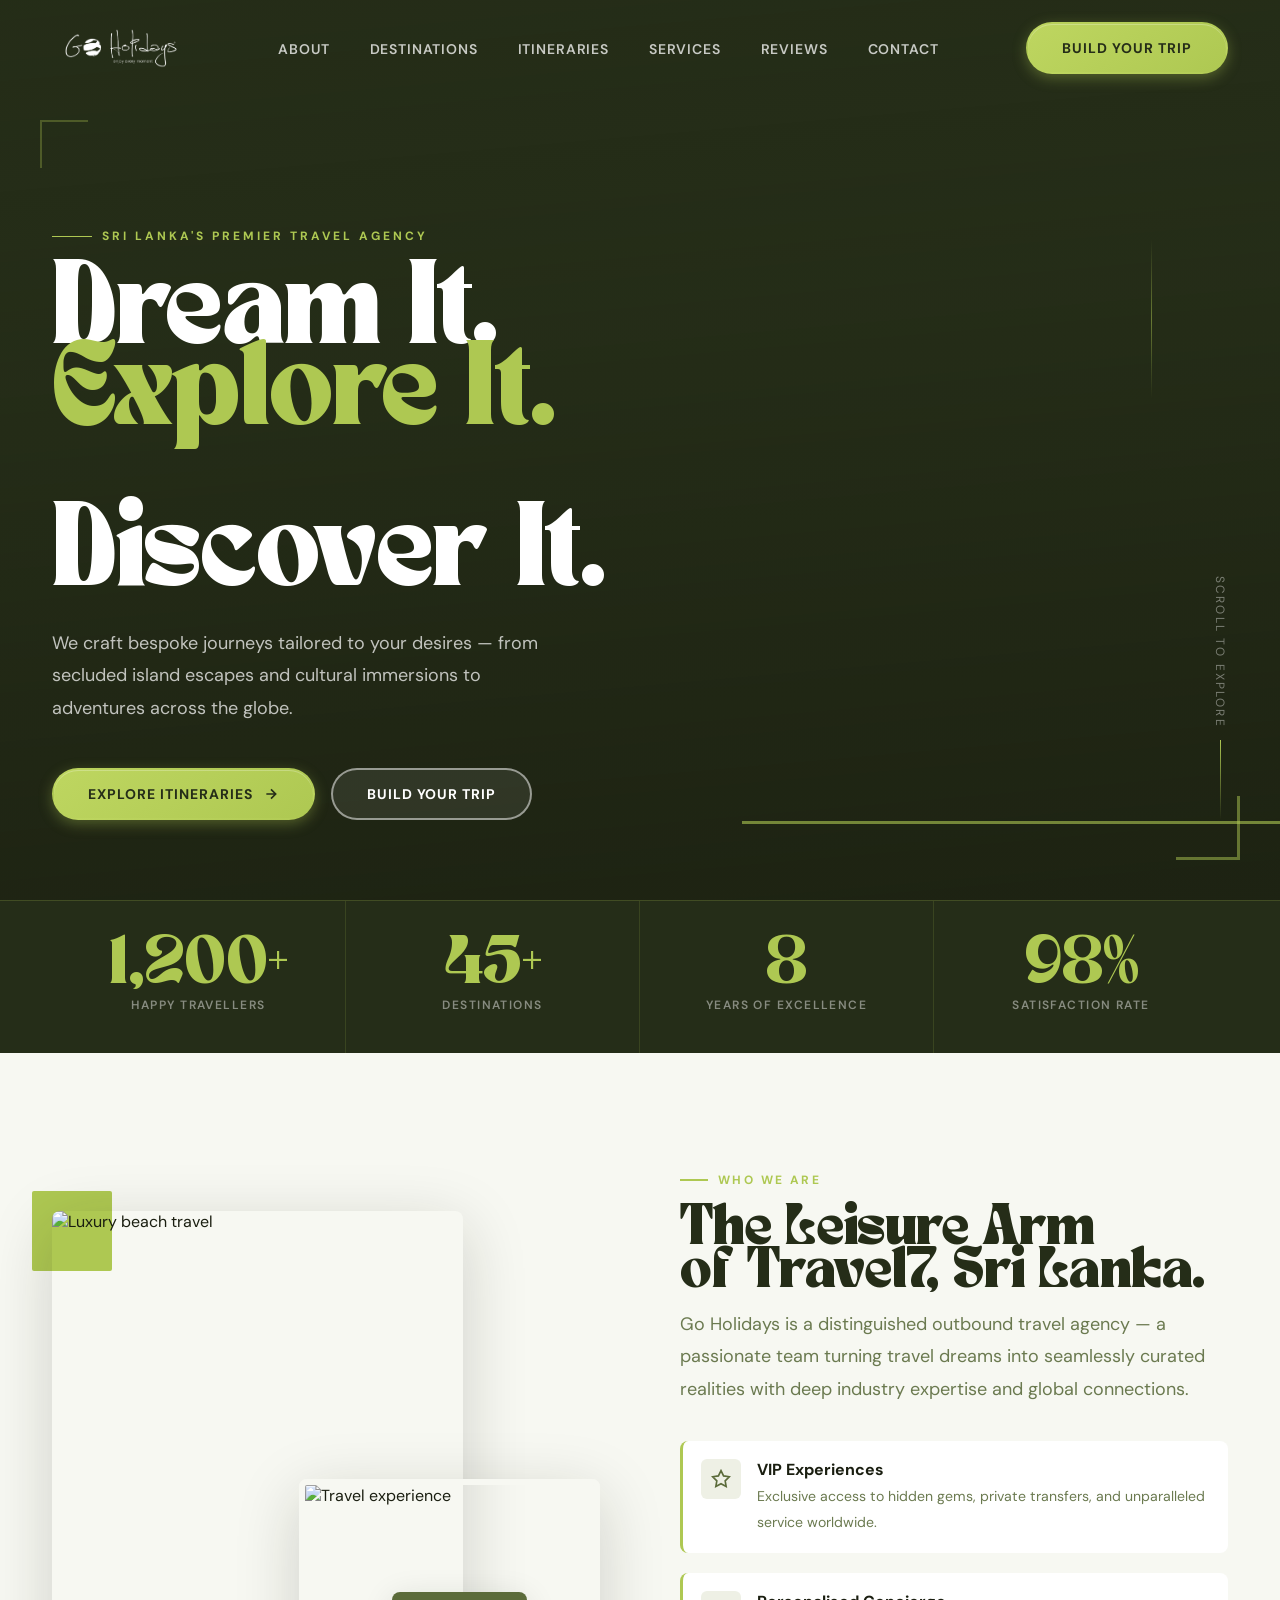
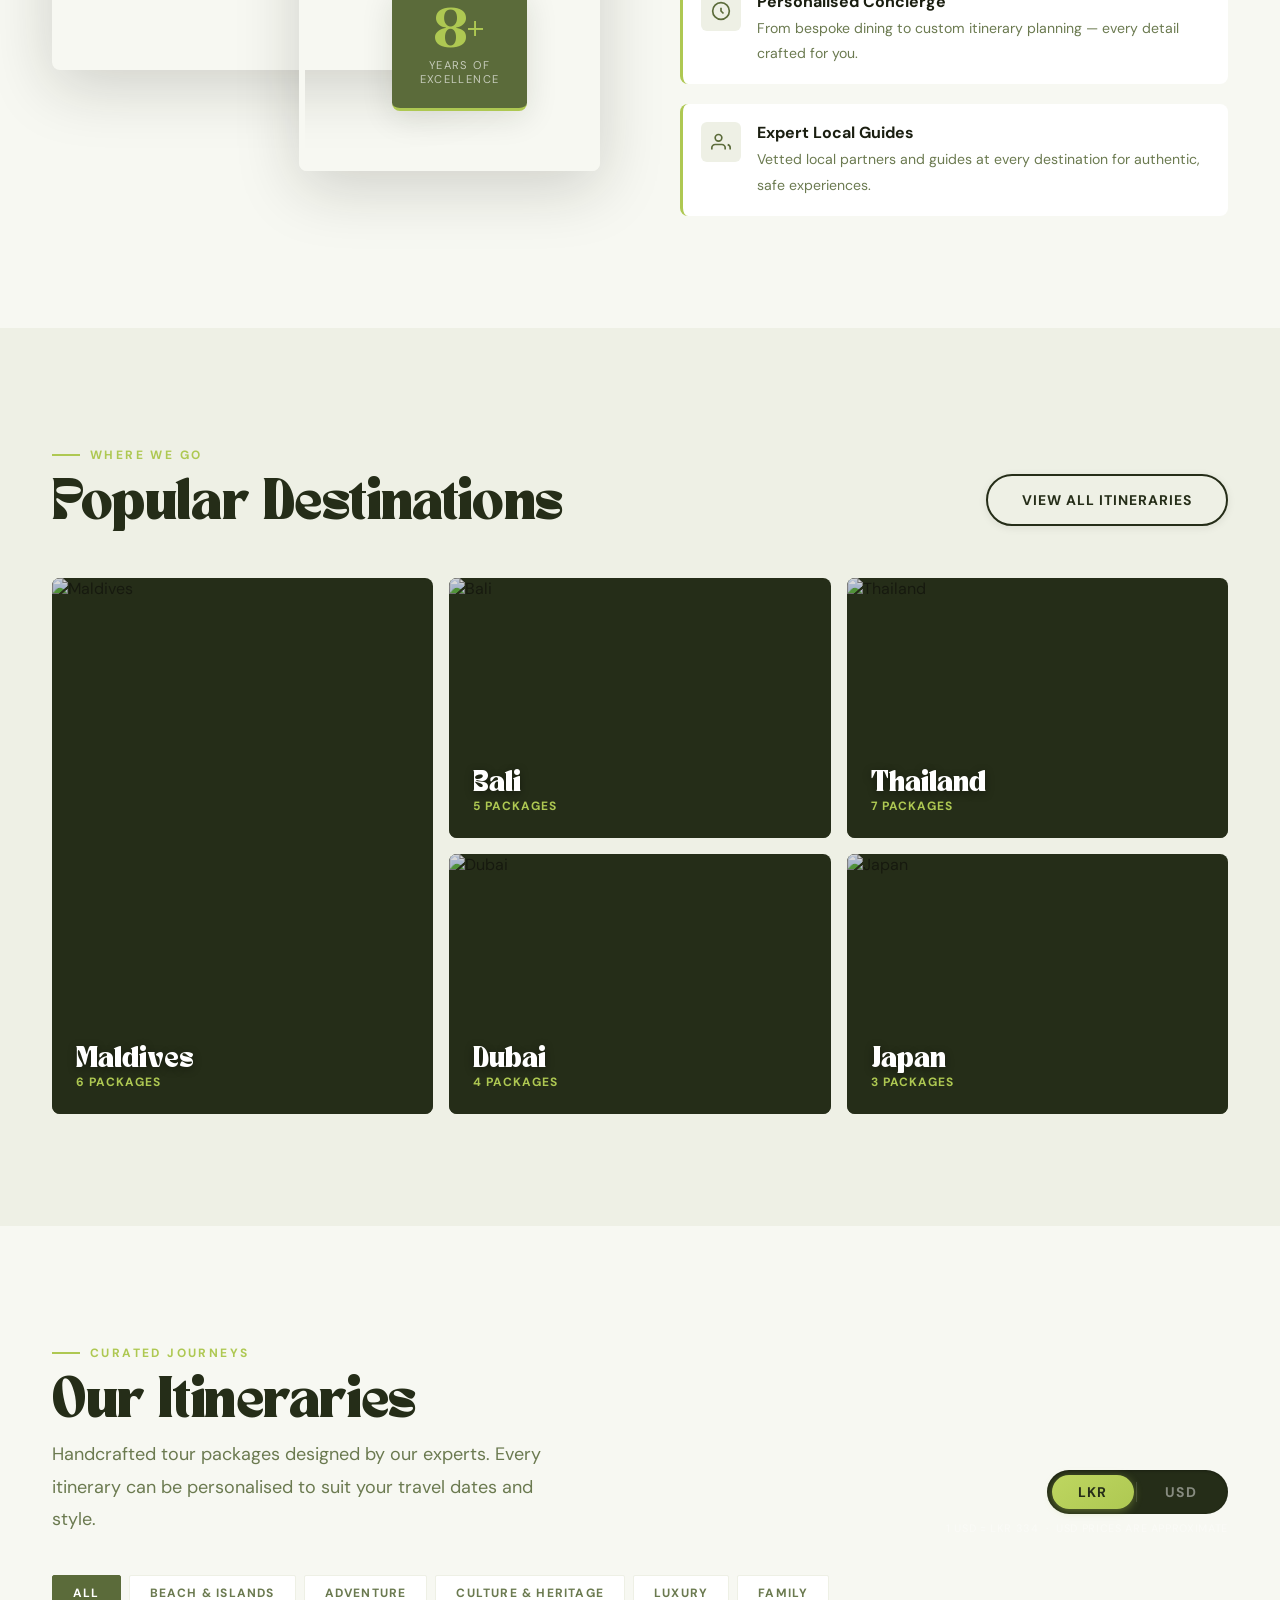
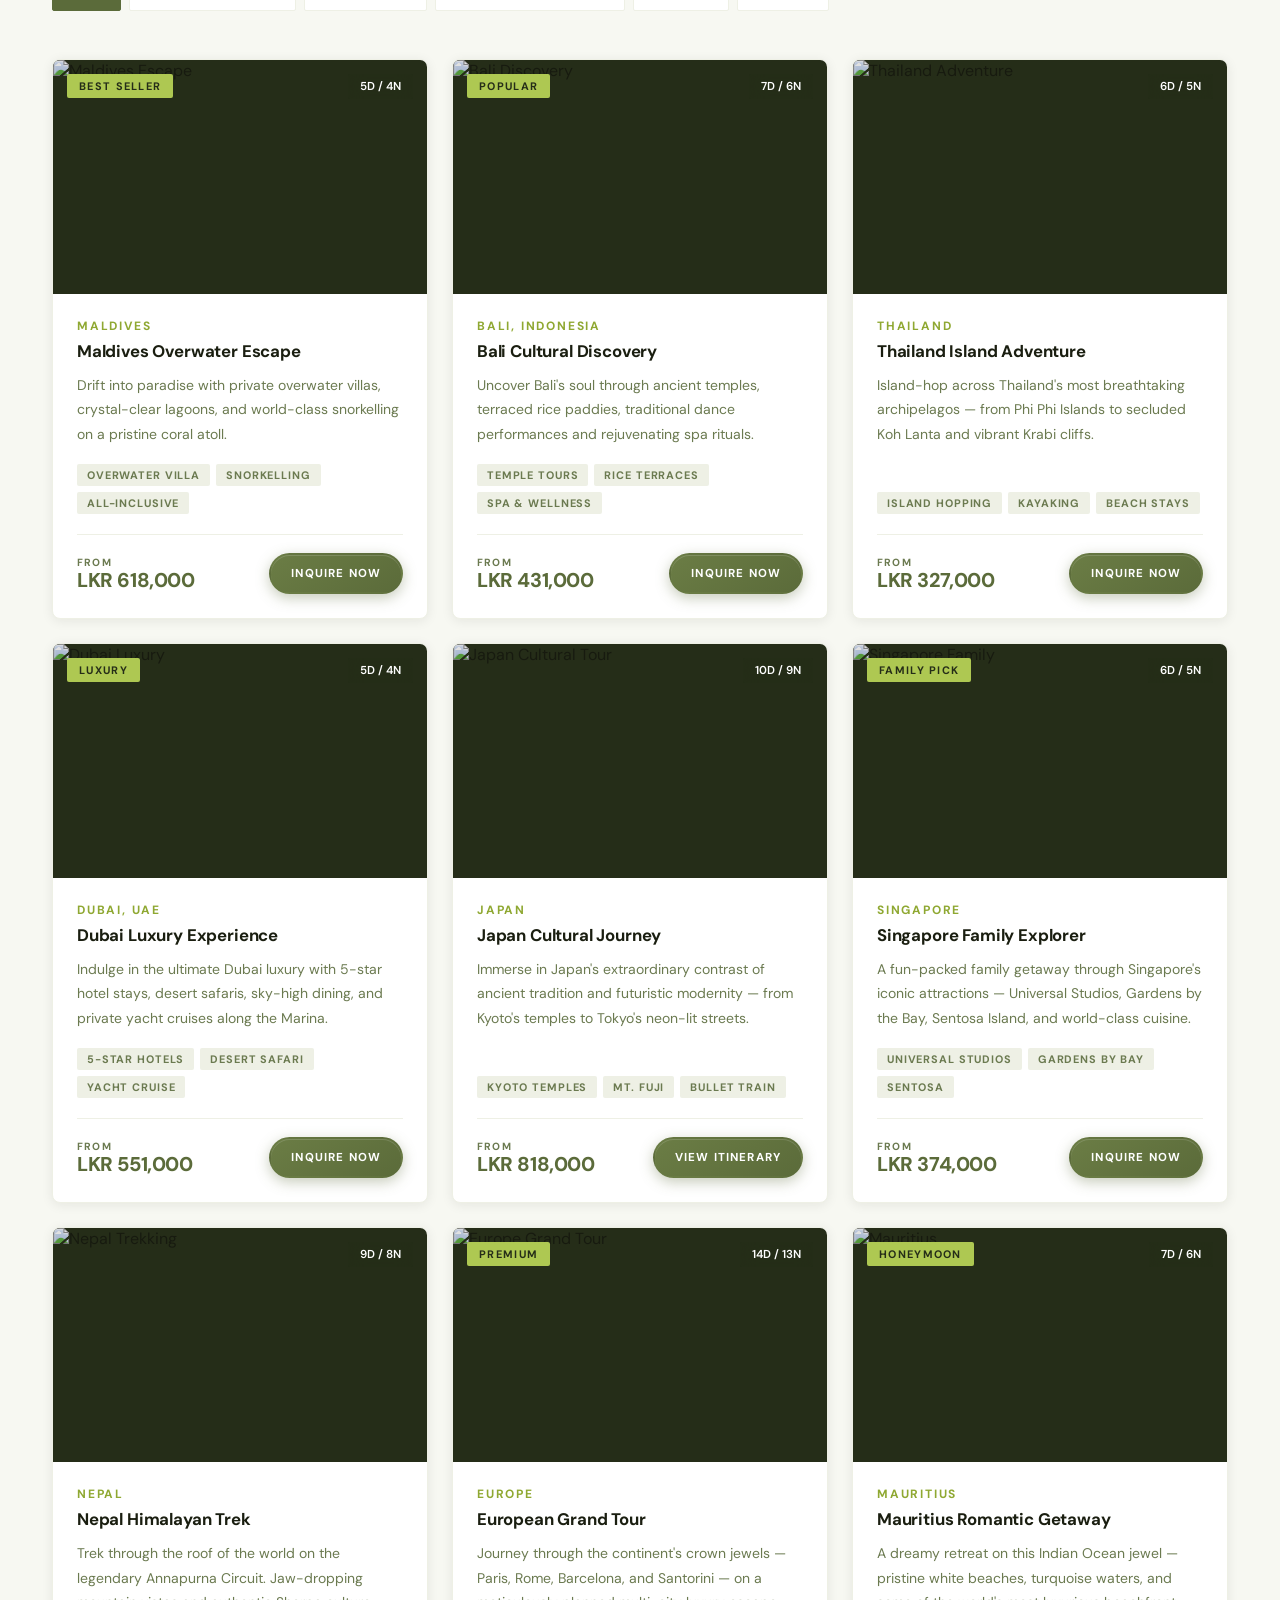
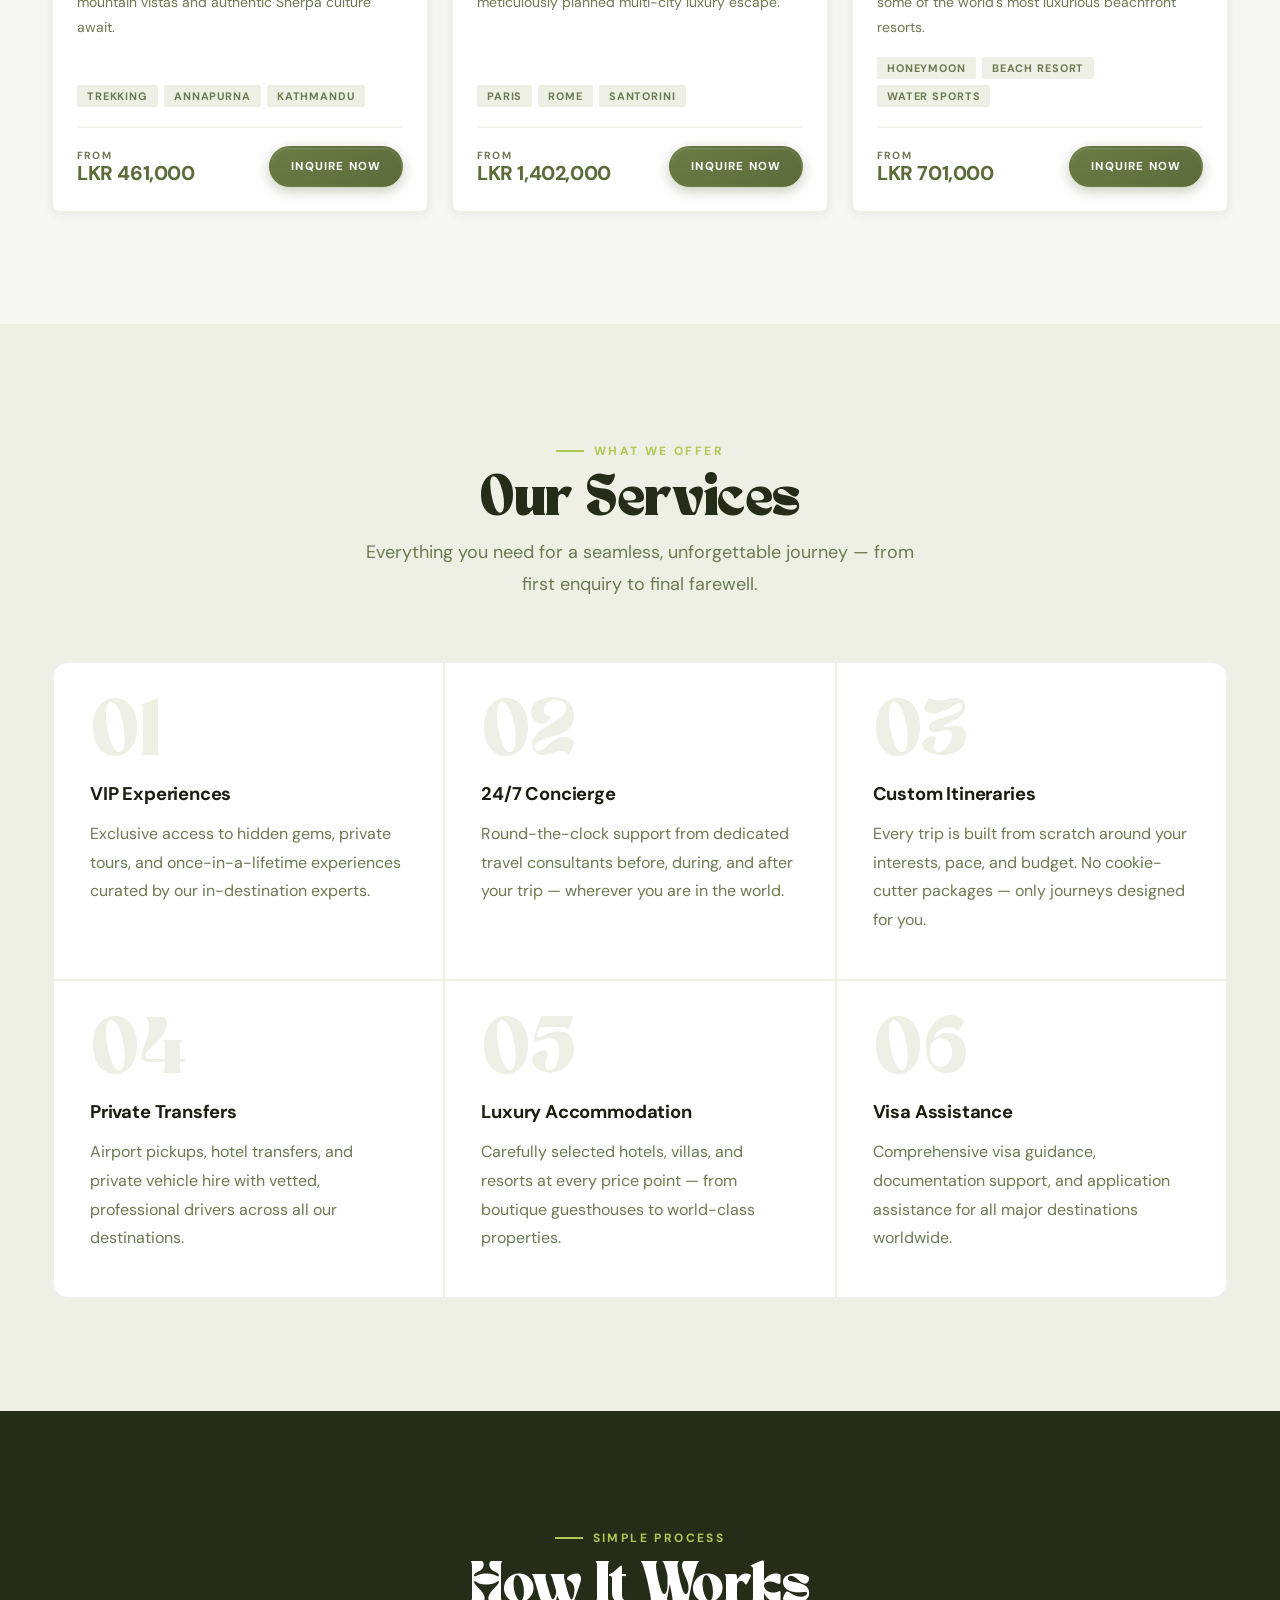
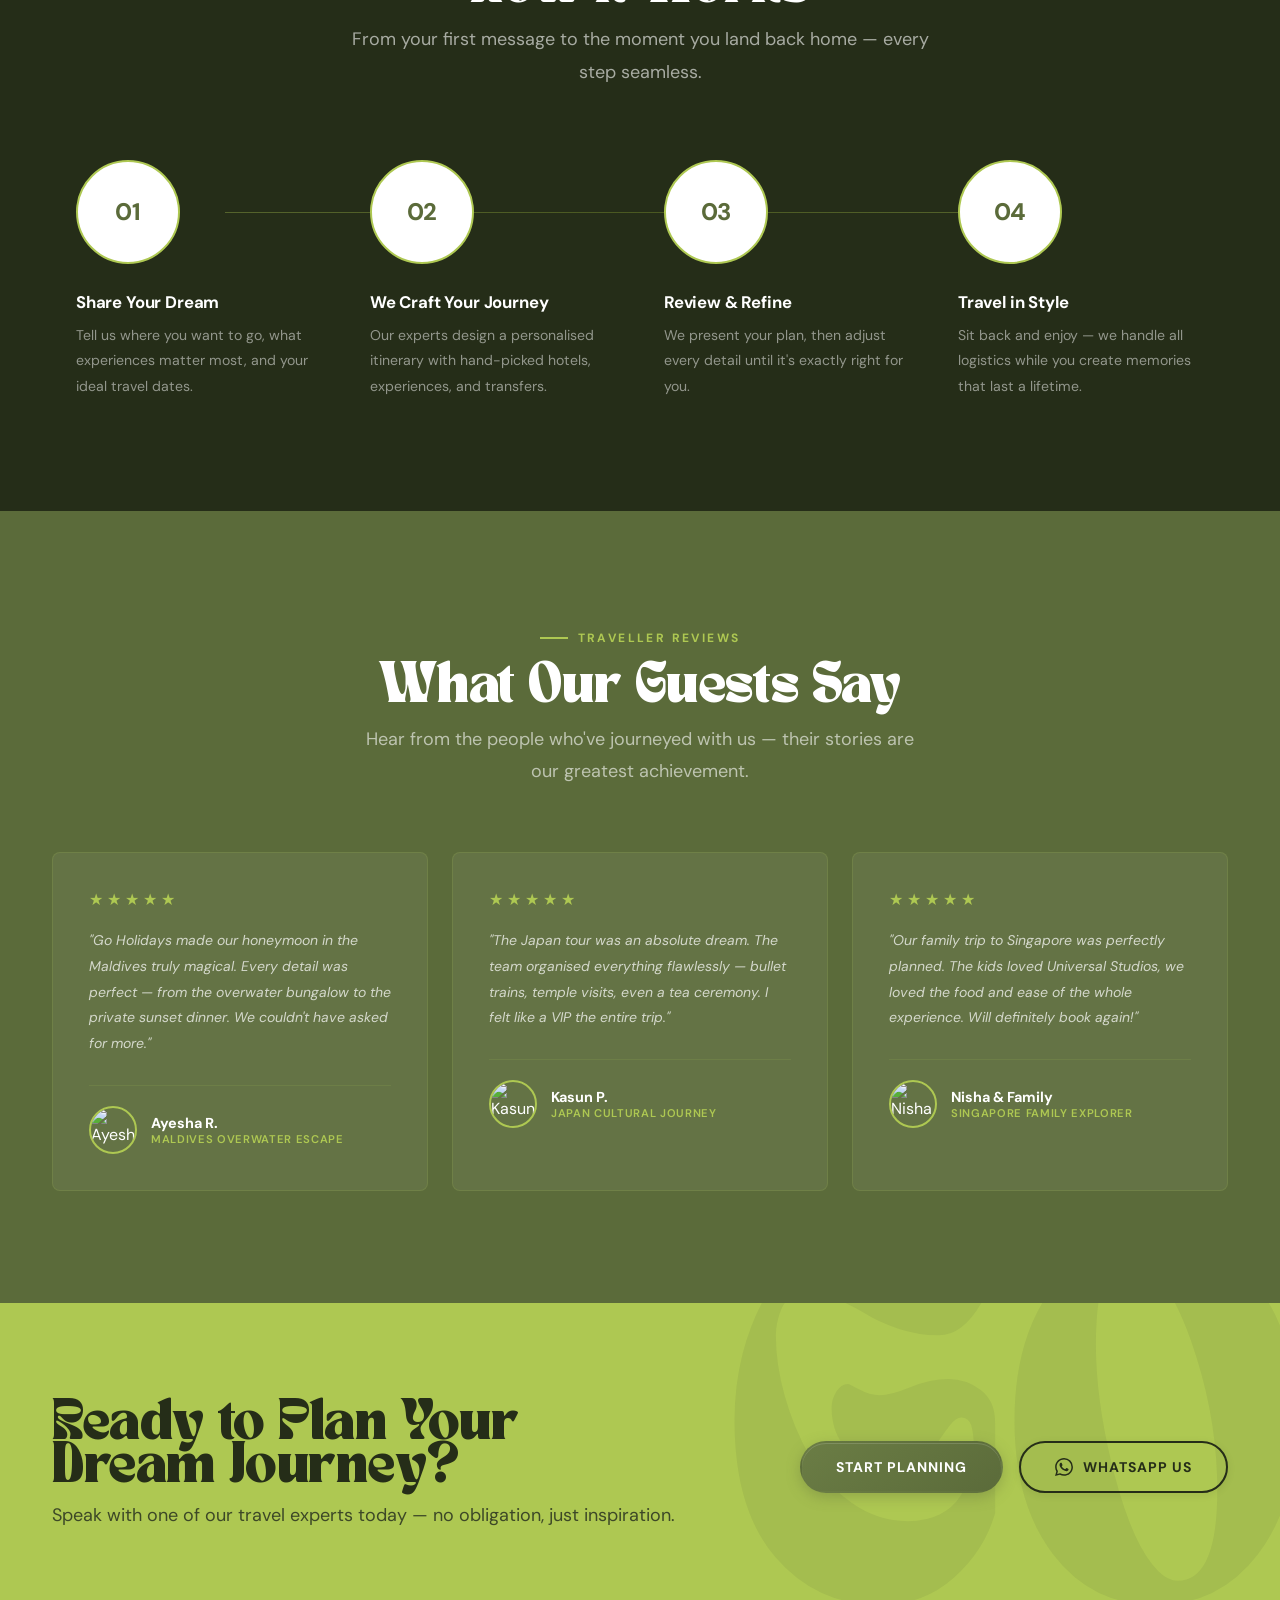
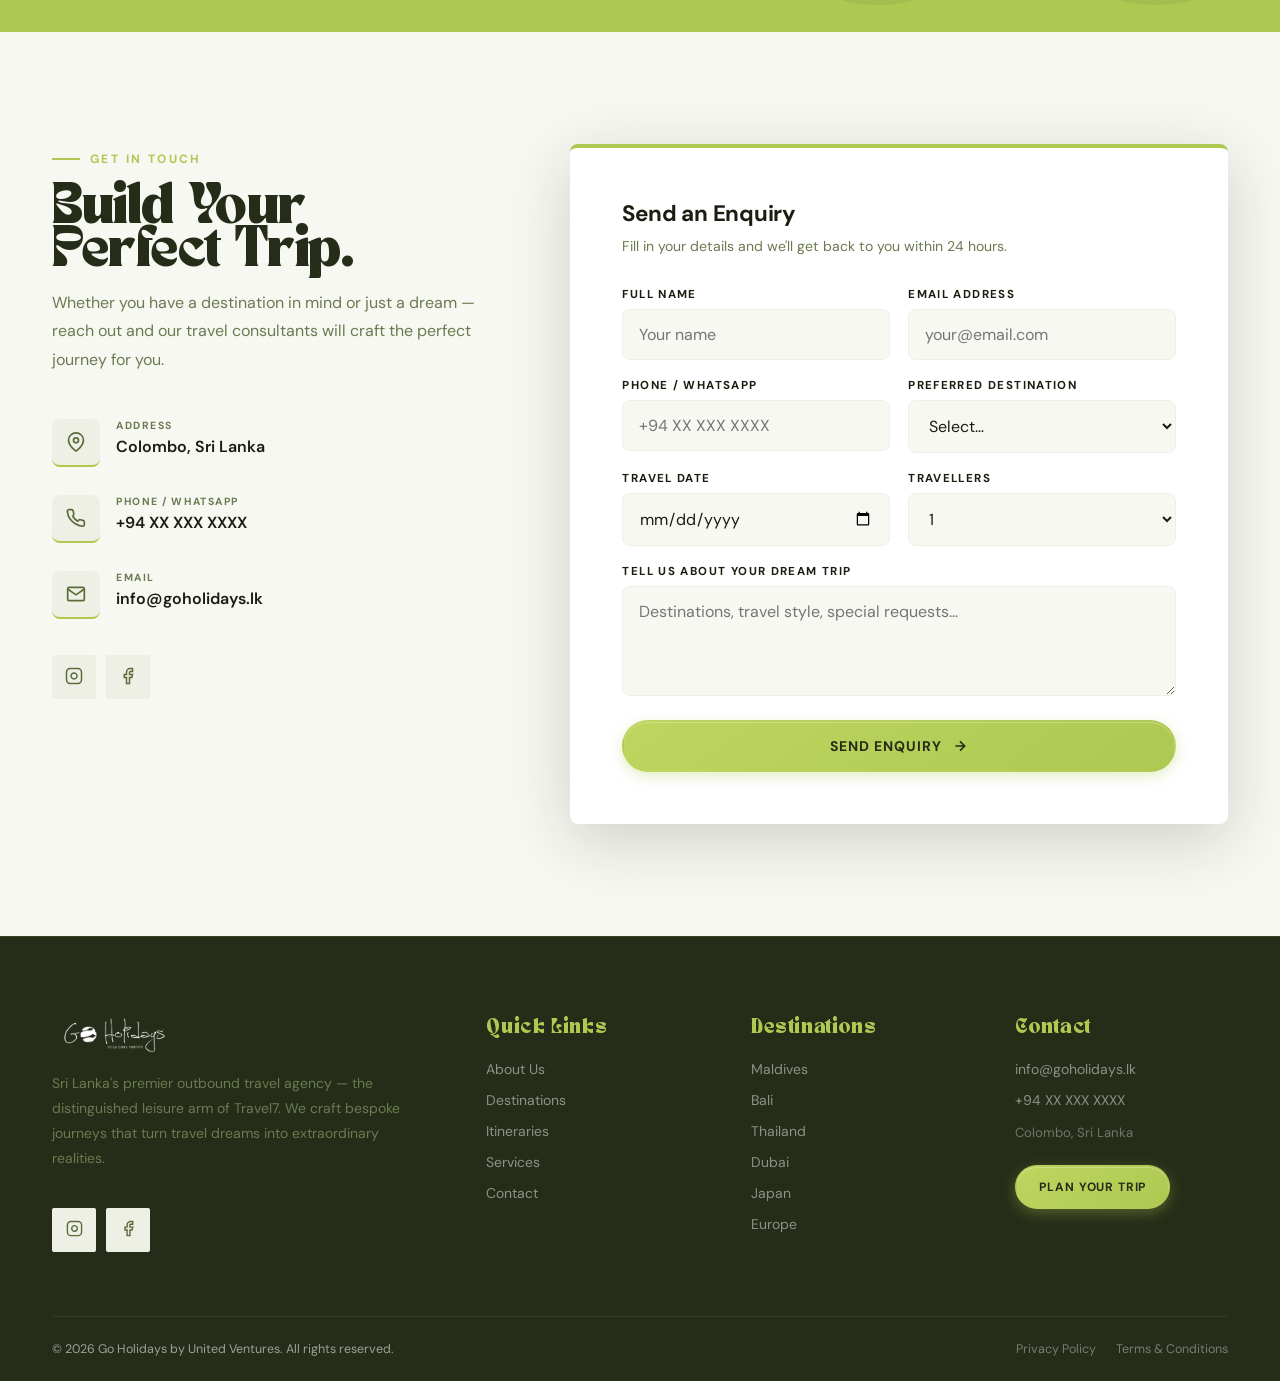
==== index.html @ 4d8f6291 "version alpha 1" ====
<!DOCTYPE html>
<html lang="en">
<head>
  <meta charset="UTF-8" />
  <meta name="viewport" content="width=device-width, initial-scale=1.0" />
  <title>Go Holidays — Dream. Explore. Discover.</title>
  <meta name="description" content="Go Holidays — Sri Lanka's premier outbound travel agency. Bespoke journeys crafted for the bold explorer. Browse our curated itineraries." />

  <!-- DM Sans from Google Fonts -->
  <link rel="preconnect" href="https://fonts.googleapis.com" />
  <link rel="preconnect" href="https://fonts.gstatic.com" crossorigin />
  <link href="https://fonts.googleapis.com/css2?family=DM+Sans:ital,opsz,wght@0,9..40,300;0,9..40,400;0,9..40,500;0,9..40,600;0,9..40,700;1,9..40,400&display=swap" rel="stylesheet" />

  <!-- TAN-NIMBUS is loaded via @font-face in style.css -->
  <link rel="stylesheet" href="css/style.css" />
</head>
<body>

<!-- ═══════════════════════════════════════════════════════
     NAVBAR
═══════════════════════════════════════════════════════ -->
<nav class="navbar" id="navbar">
  <div class="container">
    <div class="navbar__inner">

      <a href="#home" class="navbar__logo">
        <img src="assets/images/logo.png" alt="Go Holidays" />
      </a>

      <ul class="navbar__nav">
        <li><a href="#about">About</a></li>
        <li><a href="#destinations">Destinations</a></li>
        <li><a href="#itineraries">Itineraries</a></li>
        <li><a href="#services">Services</a></li>
        <li><a href="#journal">Reviews</a></li>
        <li><a href="#contact">Contact</a></li>
      </ul>

      <div class="navbar__actions">
        <a href="#contact" class="btn btn-lime">Build Your Trip</a>
      </div>

      <button class="navbar__hamburger" id="hamburger" aria-label="Toggle menu">
        <span></span><span></span><span></span>
      </button>

    </div>
  </div>
</nav>


<!-- ═══════════════════════════════════════════════════════
     HERO — PARALLAX
═══════════════════════════════════════════════════════ -->
<section class="hero" id="home">

  <!-- Three parallax layers -->
  <div class="parallax-layer parallax-layer--bg"></div>
  <div class="parallax-layer parallax-layer--mid"></div>
  <div class="parallax-layer parallax-layer--stripe"></div>

  <!-- Corner brackets (decorative) -->
  <div class="hero__bracket"></div>
  <div class="hero__bracket-tl"></div>

  <div class="hero__content">
    <div class="container">
      <div class="hero__inner">

        <div class="hero__text">
          <div class="hero__eyebrow">
            <span></span>
            Sri Lanka's Premier Travel Agency
          </div>
          <h1 class="hero__title">
            Dream It.<br>
            <em>Explore It.</em><br>
            Discover It.
          </h1>
          <p class="hero__desc">
            We craft bespoke journeys tailored to your desires — from secluded island escapes and cultural immersions to adventures across the globe.
          </p>
          <div class="hero__ctas">
            <a href="#itineraries" class="btn btn-lime">
              Explore Itineraries
              <svg width="16" height="16" viewBox="0 0 24 24" fill="none" stroke="currentColor" stroke-width="2.5"><path d="M5 12h14M12 5l7 7-7 7"/></svg>
            </a>
            <a href="#contact" class="btn btn-outline-light">Build Your Trip</a>
          </div>
        </div>

        <div class="hero__scroll-hint">
          Scroll to explore
        </div>

      </div>
    </div>
  </div>

</section>


<!-- ═══════════════════════════════════════════════════════
     STATS
═══════════════════════════════════════════════════════ -->
<div class="stats">
  <div class="container">
    <div class="stats__grid">
      <div class="stats__item">
        <div class="stats__num" data-count="1200" data-suffix="+">0</div>
        <div class="stats__label">Happy Travellers</div>
      </div>
      <div class="stats__item">
        <div class="stats__num" data-count="45" data-suffix="+">0</div>
        <div class="stats__label">Destinations</div>
      </div>
      <div class="stats__item">
        <div class="stats__num" data-count="8" data-suffix="">0</div>
        <div class="stats__label">Years of Excellence</div>
      </div>
      <div class="stats__item">
        <div class="stats__num" data-count="98" data-suffix="%">0</div>
        <div class="stats__label">Satisfaction Rate</div>
      </div>
    </div>
  </div>
</div>


<!-- ═══════════════════════════════════════════════════════
     ABOUT
═══════════════════════════════════════════════════════ -->
<section class="section" id="about">
  <div class="container">
    <div class="about__grid">

      <div class="about__images reveal">
        <div class="about__deco"></div>
        <img class="about__img-main"
          src="https://images.unsplash.com/photo-1602002418082-a4443e081dd1?w=900&auto=format&fit=crop"
          alt="Luxury beach travel" loading="lazy" />
        <img class="about__img-accent"
          src="https://images.unsplash.com/photo-1528360983277-13d401cdc186?w=600&auto=format&fit=crop"
          alt="Travel experience" loading="lazy" />
        <div class="about__badge">
          <span class="about__badge-num">8+</span>
          <span class="about__badge-txt">Years of<br>Excellence</span>
        </div>
      </div>

      <div class="reveal reveal-d2">
        <div class="eyebrow">Who We Are</div>
        <h2 class="section-title" style="font-size:var(--display-md)">The Leisure Arm<br>of Travel7, Sri Lanka.</h2>
        <p class="section-sub">Go Holidays is a distinguished outbound travel agency — a passionate team turning travel dreams into seamlessly curated realities with deep industry expertise and global connections.</p>

        <div class="about__features">
          <div class="about__feature">
            <div class="about__feature-icon">
              <svg width="20" height="20" viewBox="0 0 24 24" fill="none" stroke="currentColor" stroke-width="2"><path d="M12 2l3.09 6.26L22 9.27l-5 4.87L18.18 21 12 17.77 5.82 21l1.18-6.86L2 9.27l6.91-1.01L12 2z"/></svg>
            </div>
            <div>
              <div class="about__feature-title">VIP Experiences</div>
              <p style="font-size:.88rem">Exclusive access to hidden gems, private transfers, and unparalleled service worldwide.</p>
            </div>
          </div>
          <div class="about__feature">
            <div class="about__feature-icon">
              <svg width="20" height="20" viewBox="0 0 24 24" fill="none" stroke="currentColor" stroke-width="2"><circle cx="12" cy="12" r="10"/><path d="M12 8v4l3 3"/></svg>
            </div>
            <div>
              <div class="about__feature-title">Personalised Concierge</div>
              <p style="font-size:.88rem">From bespoke dining to custom itinerary planning — every detail crafted for you.</p>
            </div>
          </div>
          <div class="about__feature">
            <div class="about__feature-icon">
              <svg width="20" height="20" viewBox="0 0 24 24" fill="none" stroke="currentColor" stroke-width="2"><path d="M17 21v-2a4 4 0 0 0-4-4H5a4 4 0 0 0-4 4v2"/><circle cx="9" cy="7" r="4"/><path d="M23 21v-2a4 4 0 0 0-3-3.87"/></svg>
            </div>
            <div>
              <div class="about__feature-title">Expert Local Guides</div>
              <p style="font-size:.88rem">Vetted local partners and guides at every destination for authentic, safe experiences.</p>
            </div>
          </div>
        </div>
      </div>

    </div>
  </div>
</section>


<!-- ═══════════════════════════════════════════════════════
     DESTINATIONS
═══════════════════════════════════════════════════════ -->
<section class="section section--cream" id="destinations">
  <div class="container">
    <div style="display:flex;align-items:flex-end;justify-content:space-between;gap:24px;flex-wrap:wrap;margin-bottom:52px" class="reveal">
      <div>
        <div class="eyebrow">Where We Go</div>
        <h2 class="section-title" style="font-size:var(--display-md)">Popular Destinations</h2>
      </div>
      <a href="#itineraries" class="btn btn-outline-dark">View All Itineraries</a>
    </div>

    <div class="destinations__grid reveal">
      <a class="dest-card" href="maldives.html" style="text-decoration:none">
        <img class="dest-card__img"
          src="https://images.unsplash.com/photo-1518548419970-58e3b4079ab2?w=1000&auto=format&fit=crop"
          alt="Maldives" loading="lazy" />
        <div class="dest-card__overlay"></div>
        <div class="dest-card__info">
          <div>
            <div class="dest-card__name">Maldives</div>
            <div class="dest-card__count">6 Packages</div>
          </div>
        </div>
        <div class="dest-card__arrow">
          <svg width="16" height="16" viewBox="0 0 24 24" fill="none" stroke="currentColor" stroke-width="2.5"><path d="M5 12h14M12 5l7 7-7 7"/></svg>
        </div>
      </a>
      <a class="dest-card" href="bali.html" style="text-decoration:none">
        <img class="dest-card__img"
          src="https://images.unsplash.com/photo-1537996194471-e657df975ab4?w=700&auto=format&fit=crop"
          alt="Bali" loading="lazy" />
        <div class="dest-card__overlay"></div>
        <div class="dest-card__info">
          <div>
            <div class="dest-card__name">Bali</div>
            <div class="dest-card__count">5 Packages</div>
          </div>
        </div>
        <div class="dest-card__arrow">
          <svg width="16" height="16" viewBox="0 0 24 24" fill="none" stroke="currentColor" stroke-width="2.5"><path d="M5 12h14M12 5l7 7-7 7"/></svg>
        </div>
      </a>
      <a class="dest-card" href="thailand.html" style="text-decoration:none">
        <img class="dest-card__img"
          src="https://images.unsplash.com/photo-1541919329513-35f7af297129?w=700&auto=format&fit=crop"
          alt="Thailand" loading="lazy" />
        <div class="dest-card__overlay"></div>
        <div class="dest-card__info">
          <div>
            <div class="dest-card__name">Thailand</div>
            <div class="dest-card__count">7 Packages</div>
          </div>
        </div>
        <div class="dest-card__arrow">
          <svg width="16" height="16" viewBox="0 0 24 24" fill="none" stroke="currentColor" stroke-width="2.5"><path d="M5 12h14M12 5l7 7-7 7"/></svg>
        </div>
      </a>
      <a class="dest-card" href="dubai.html" style="text-decoration:none">
        <img class="dest-card__img"
          src="https://images.unsplash.com/photo-1512453979798-5ea266f8880c?w=700&auto=format&fit=crop"
          alt="Dubai" loading="lazy" />
        <div class="dest-card__overlay"></div>
        <div class="dest-card__info">
          <div>
            <div class="dest-card__name">Dubai</div>
            <div class="dest-card__count">4 Packages</div>
          </div>
        </div>
        <div class="dest-card__arrow">
          <svg width="16" height="16" viewBox="0 0 24 24" fill="none" stroke="currentColor" stroke-width="2.5"><path d="M5 12h14M12 5l7 7-7 7"/></svg>
        </div>
      </a>
      <a class="dest-card" href="japan.html" style="text-decoration:none">
        <img class="dest-card__img"
          src="https://images.unsplash.com/photo-1545569341-9eb8b30979d9?w=700&auto=format&fit=crop"
          alt="Japan" loading="lazy" />
        <div class="dest-card__overlay"></div>
        <div class="dest-card__info">
          <div>
            <div class="dest-card__name">Japan</div>
            <div class="dest-card__count">3 Packages</div>
          </div>
        </div>
        <div class="dest-card__arrow">
          <svg width="16" height="16" viewBox="0 0 24 24" fill="none" stroke="currentColor" stroke-width="2.5"><path d="M5 12h14M12 5l7 7-7 7"/></svg>
        </div>
      </a>
    </div>
  </div>
</section>


<!-- ═══════════════════════════════════════════════════════
     ITINERARIES
═══════════════════════════════════════════════════════ -->
<section class="section" id="itineraries">
  <div class="container">

    <!-- Header row with currency toggle -->
    <div class="itineraries-header-row reveal">
      <div>
        <div class="eyebrow">Curated Journeys</div>
        <h2 class="section-title" style="font-size:var(--display-md)">Our Itineraries</h2>
        <p class="section-sub" style="max-width:520px">Handcrafted tour packages designed by our experts. Every itinerary can be personalised to suit your travel dates and style.</p>
      </div>

      <!-- LKR / USD Toggle -->
      <div class="currency-toggle-wrap">
        <div class="currency-toggle" id="currencyToggle">
          <button class="currency-toggle__btn active" data-currency="LKR">LKR</button>
          <div class="currency-toggle__sep"></div>
          <button class="currency-toggle__btn" data-currency="USD">USD</button>
        </div>
        <span class="currency-toggle__rate">1 USD ≈ LKR 334 &nbsp;·&nbsp; USD prices are approximate</span>
      </div>
    </div>

    <!-- Filters -->
    <div class="itineraries__filters reveal">
      <button class="filter-btn active" data-filter="all">All</button>
      <button class="filter-btn" data-filter="beach">Beach &amp; Islands</button>
      <button class="filter-btn" data-filter="adventure">Adventure</button>
      <button class="filter-btn" data-filter="culture">Culture &amp; Heritage</button>
      <button class="filter-btn" data-filter="luxury">Luxury</button>
      <button class="filter-btn" data-filter="family">Family</button>
    </div>

    <!-- Grid -->
    <div class="itineraries__grid">

      <!-- 1 · Maldives -->
      <div class="itin-card reveal" data-category="beach">
        <div class="itin-card__img-wrap">
          <img class="itin-card__img"
            src="https://images.unsplash.com/photo-1506905925346-21bda4d32df4?w=700&auto=format&fit=crop"
            alt="Maldives Escape" loading="lazy" />
          <span class="itin-card__badge">Best Seller</span>
          <span class="itin-card__duration">5D / 4N</span>
        </div>
        <div class="itin-card__body">
          <div class="itin-card__dest">Maldives</div>
          <h3 class="itin-card__title">Maldives Overwater Escape</h3>
          <p class="itin-card__desc">Drift into paradise with private overwater villas, crystal-clear lagoons, and world-class snorkelling on a pristine coral atoll.</p>
          <div class="itin-card__tags">
            <span class="itin-card__tag">Overwater Villa</span>
            <span class="itin-card__tag">Snorkelling</span>
            <span class="itin-card__tag">All-Inclusive</span>
          </div>
          <div class="itin-card__footer">
            <div class="itin-card__price">
              <span class="itin-card__price-from">From</span>
              <span class="itin-card__price-val" data-lkr="618000">LKR 618,000</span>
            </div>
            <button class="btn btn-forest itin-card__inquire js-inquire">Inquire Now</button>
          </div>
        </div>
      </div>

      <!-- 2 · Bali -->
      <div class="itin-card reveal reveal-d1" data-category="culture">
        <div class="itin-card__img-wrap">
          <img class="itin-card__img"
            src="https://images.unsplash.com/photo-1537996194471-e657df975ab4?w=700&auto=format&fit=crop"
            alt="Bali Discovery" loading="lazy" />
          <span class="itin-card__badge">Popular</span>
          <span class="itin-card__duration">7D / 6N</span>
        </div>
        <div class="itin-card__body">
          <div class="itin-card__dest">Bali, Indonesia</div>
          <h3 class="itin-card__title">Bali Cultural Discovery</h3>
          <p class="itin-card__desc">Uncover Bali's soul through ancient temples, terraced rice paddies, traditional dance performances and rejuvenating spa rituals.</p>
          <div class="itin-card__tags">
            <span class="itin-card__tag">Temple Tours</span>
            <span class="itin-card__tag">Rice Terraces</span>
            <span class="itin-card__tag">Spa &amp; Wellness</span>
          </div>
          <div class="itin-card__footer">
            <div class="itin-card__price">
              <span class="itin-card__price-from">From</span>
              <span class="itin-card__price-val" data-lkr="431000">LKR 431,000</span>
            </div>
            <button class="btn btn-forest itin-card__inquire js-inquire">Inquire Now</button>
          </div>
        </div>
      </div>

      <!-- 3 · Thailand -->
      <div class="itin-card reveal reveal-d2" data-category="adventure">
        <div class="itin-card__img-wrap">
          <img class="itin-card__img"
            src="https://images.unsplash.com/photo-1504214208698-ea1916a2195a?w=700&auto=format&fit=crop"
            alt="Thailand Adventure" loading="lazy" />
          <span class="itin-card__duration">6D / 5N</span>
        </div>
        <div class="itin-card__body">
          <div class="itin-card__dest">Thailand</div>
          <h3 class="itin-card__title">Thailand Island Adventure</h3>
          <p class="itin-card__desc">Island-hop across Thailand's most breathtaking archipelagos — from Phi Phi Islands to secluded Koh Lanta and vibrant Krabi cliffs.</p>
          <div class="itin-card__tags">
            <span class="itin-card__tag">Island Hopping</span>
            <span class="itin-card__tag">Kayaking</span>
            <span class="itin-card__tag">Beach Stays</span>
          </div>
          <div class="itin-card__footer">
            <div class="itin-card__price">
              <span class="itin-card__price-from">From</span>
              <span class="itin-card__price-val" data-lkr="327000">LKR 327,000</span>
            </div>
            <button class="btn btn-forest itin-card__inquire js-inquire">Inquire Now</button>
          </div>
        </div>
      </div>

      <!-- 4 · Dubai -->
      <div class="itin-card reveal" data-category="luxury">
        <div class="itin-card__img-wrap">
          <img class="itin-card__img"
            src="https://images.unsplash.com/photo-1512453979798-5ea266f8880c?w=700&auto=format&fit=crop"
            alt="Dubai Luxury" loading="lazy" />
          <span class="itin-card__badge">Luxury</span>
          <span class="itin-card__duration">5D / 4N</span>
        </div>
        <div class="itin-card__body">
          <div class="itin-card__dest">Dubai, UAE</div>
          <h3 class="itin-card__title">Dubai Luxury Experience</h3>
          <p class="itin-card__desc">Indulge in the ultimate Dubai luxury with 5-star hotel stays, desert safaris, sky-high dining, and private yacht cruises along the Marina.</p>
          <div class="itin-card__tags">
            <span class="itin-card__tag">5-Star Hotels</span>
            <span class="itin-card__tag">Desert Safari</span>
            <span class="itin-card__tag">Yacht Cruise</span>
          </div>
          <div class="itin-card__footer">
            <div class="itin-card__price">
              <span class="itin-card__price-from">From</span>
              <span class="itin-card__price-val" data-lkr="551000">LKR 551,000</span>
            </div>
            <button class="btn btn-forest itin-card__inquire js-inquire">Inquire Now</button>
          </div>
        </div>
      </div>

      <!-- 5 · Japan -->
      <div class="itin-card reveal reveal-d1" data-category="culture">
        <div class="itin-card__img-wrap">
          <img class="itin-card__img"
            src="https://images.unsplash.com/photo-1504109586057-7a2ae83d1338?w=700&auto=format&fit=crop"
            alt="Japan Cultural Tour" loading="lazy" />
          <span class="itin-card__duration">10D / 9N</span>
        </div>
        <div class="itin-card__body">
          <div class="itin-card__dest">Japan</div>
          <h3 class="itin-card__title">Japan Cultural Journey</h3>
          <p class="itin-card__desc">Immerse in Japan's extraordinary contrast of ancient tradition and futuristic modernity — from Kyoto's temples to Tokyo's neon-lit streets.</p>
          <div class="itin-card__tags">
            <span class="itin-card__tag">Kyoto Temples</span>
            <span class="itin-card__tag">Mt. Fuji</span>
            <span class="itin-card__tag">Bullet Train</span>
          </div>
          <div class="itin-card__footer">
            <div class="itin-card__price">
              <span class="itin-card__price-from">From</span>
              <span class="itin-card__price-val" data-lkr="818000">LKR 818,000</span>
            </div>
            <a href="japan.html" class="btn btn-forest itin-card__inquire">View Itinerary</a>
          </div>
        </div>
      </div>

      <!-- 6 · Singapore -->
      <div class="itin-card reveal reveal-d2" data-category="family">
        <div class="itin-card__img-wrap">
          <img class="itin-card__img"
            src="https://images.unsplash.com/photo-1520250497591-112f2f40a3f4?w=700&auto=format&fit=crop"
            alt="Singapore Family" loading="lazy" />
          <span class="itin-card__badge">Family Pick</span>
          <span class="itin-card__duration">6D / 5N</span>
        </div>
        <div class="itin-card__body">
          <div class="itin-card__dest">Singapore</div>
          <h3 class="itin-card__title">Singapore Family Explorer</h3>
          <p class="itin-card__desc">A fun-packed family getaway through Singapore's iconic attractions — Universal Studios, Gardens by the Bay, Sentosa Island, and world-class cuisine.</p>
          <div class="itin-card__tags">
            <span class="itin-card__tag">Universal Studios</span>
            <span class="itin-card__tag">Gardens by Bay</span>
            <span class="itin-card__tag">Sentosa</span>
          </div>
          <div class="itin-card__footer">
            <div class="itin-card__price">
              <span class="itin-card__price-from">From</span>
              <span class="itin-card__price-val" data-lkr="374000">LKR 374,000</span>
            </div>
            <button class="btn btn-forest itin-card__inquire js-inquire">Inquire Now</button>
          </div>
        </div>
      </div>

      <!-- 7 · Nepal -->
      <div class="itin-card reveal" data-category="adventure">
        <div class="itin-card__img-wrap">
          <img class="itin-card__img"
            src="https://images.unsplash.com/photo-1501854140801-50d01698950b?w=700&auto=format&fit=crop"
            alt="Nepal Trekking" loading="lazy" />
          <span class="itin-card__duration">9D / 8N</span>
        </div>
        <div class="itin-card__body">
          <div class="itin-card__dest">Nepal</div>
          <h3 class="itin-card__title">Nepal Himalayan Trek</h3>
          <p class="itin-card__desc">Trek through the roof of the world on the legendary Annapurna Circuit. Jaw-dropping mountain vistas and authentic Sherpa culture await.</p>
          <div class="itin-card__tags">
            <span class="itin-card__tag">Trekking</span>
            <span class="itin-card__tag">Annapurna</span>
            <span class="itin-card__tag">Kathmandu</span>
          </div>
          <div class="itin-card__footer">
            <div class="itin-card__price">
              <span class="itin-card__price-from">From</span>
              <span class="itin-card__price-val" data-lkr="461000">LKR 461,000</span>
            </div>
            <button class="btn btn-forest itin-card__inquire js-inquire">Inquire Now</button>
          </div>
        </div>
      </div>

      <!-- 8 · Europe -->
      <div class="itin-card reveal reveal-d1" data-category="luxury">
        <div class="itin-card__img-wrap">
          <img class="itin-card__img"
            src="https://images.unsplash.com/photo-1499856871958-5b9627545d1a?w=700&auto=format&fit=crop"
            alt="Europe Grand Tour" loading="lazy" />
          <span class="itin-card__badge">Premium</span>
          <span class="itin-card__duration">14D / 13N</span>
        </div>
        <div class="itin-card__body">
          <div class="itin-card__dest">Europe</div>
          <h3 class="itin-card__title">European Grand Tour</h3>
          <p class="itin-card__desc">Journey through the continent's crown jewels — Paris, Rome, Barcelona, and Santorini — on a meticulously planned multi-city luxury escape.</p>
          <div class="itin-card__tags">
            <span class="itin-card__tag">Paris</span>
            <span class="itin-card__tag">Rome</span>
            <span class="itin-card__tag">Santorini</span>
          </div>
          <div class="itin-card__footer">
            <div class="itin-card__price">
              <span class="itin-card__price-from">From</span>
              <span class="itin-card__price-val" data-lkr="1402000">LKR 1,402,000</span>
            </div>
            <button class="btn btn-forest itin-card__inquire js-inquire">Inquire Now</button>
          </div>
        </div>
      </div>

      <!-- 9 · Mauritius -->
      <div class="itin-card reveal reveal-d2" data-category="beach">
        <div class="itin-card__img-wrap">
          <img class="itin-card__img"
            src="https://images.unsplash.com/photo-1559628233-100c798642d8?w=700&auto=format&fit=crop"
            alt="Mauritius" loading="lazy" />
          <span class="itin-card__badge">Honeymoon</span>
          <span class="itin-card__duration">7D / 6N</span>
        </div>
        <div class="itin-card__body">
          <div class="itin-card__dest">Mauritius</div>
          <h3 class="itin-card__title">Mauritius Romantic Getaway</h3>
          <p class="itin-card__desc">A dreamy retreat on this Indian Ocean jewel — pristine white beaches, turquoise waters, and some of the world's most luxurious beachfront resorts.</p>
          <div class="itin-card__tags">
            <span class="itin-card__tag">Honeymoon</span>
            <span class="itin-card__tag">Beach Resort</span>
            <span class="itin-card__tag">Water Sports</span>
          </div>
          <div class="itin-card__footer">
            <div class="itin-card__price">
              <span class="itin-card__price-from">From</span>
              <span class="itin-card__price-val" data-lkr="701000">LKR 701,000</span>
            </div>
            <button class="btn btn-forest itin-card__inquire js-inquire">Inquire Now</button>
          </div>
        </div>
      </div>

    </div><!-- /itineraries__grid -->
  </div>
</section>


<!-- ═══════════════════════════════════════════════════════
     SERVICES
═══════════════════════════════════════════════════════ -->
<section class="section section--cream" id="services">
  <div class="container">
    <div style="text-align:center;margin-bottom:60px" class="reveal">
      <div class="eyebrow" style="justify-content:center">What We Offer</div>
      <h2 class="section-title" style="font-size:var(--display-md)">Our Services</h2>
      <p class="section-sub" style="margin:14px auto 0">Everything you need for a seamless, unforgettable journey — from first enquiry to final farewell.</p>
    </div>
    <div class="services__grid">
      <div class="service-card reveal">
        <div class="service-card__num">01</div>
        <h3 class="service-card__title">VIP Experiences</h3>
        <p>Exclusive access to hidden gems, private tours, and once-in-a-lifetime experiences curated by our in-destination experts.</p>
      </div>
      <div class="service-card reveal reveal-d1">
        <div class="service-card__num">02</div>
        <h3 class="service-card__title">24/7 Concierge</h3>
        <p>Round-the-clock support from dedicated travel consultants before, during, and after your trip — wherever you are in the world.</p>
      </div>
      <div class="service-card reveal reveal-d2">
        <div class="service-card__num">03</div>
        <h3 class="service-card__title">Custom Itineraries</h3>
        <p>Every trip is built from scratch around your interests, pace, and budget. No cookie-cutter packages — only journeys designed for you.</p>
      </div>
      <div class="service-card reveal reveal-d1">
        <div class="service-card__num">04</div>
        <h3 class="service-card__title">Private Transfers</h3>
        <p>Airport pickups, hotel transfers, and private vehicle hire with vetted, professional drivers across all our destinations.</p>
      </div>
      <div class="service-card reveal reveal-d2">
        <div class="service-card__num">05</div>
        <h3 class="service-card__title">Luxury Accommodation</h3>
        <p>Carefully selected hotels, villas, and resorts at every price point — from boutique guesthouses to world-class properties.</p>
      </div>
      <div class="service-card reveal reveal-d3">
        <div class="service-card__num">06</div>
        <h3 class="service-card__title">Visa Assistance</h3>
        <p>Comprehensive visa guidance, documentation support, and application assistance for all major destinations worldwide.</p>
      </div>
    </div>
  </div>
</section>


<!-- ═══════════════════════════════════════════════════════
     HOW IT WORKS
═══════════════════════════════════════════════════════ -->
<section class="section section--dark" id="process">
  <div class="container">
    <div style="text-align:center;margin-bottom:72px" class="reveal">
      <div class="eyebrow" style="justify-content:center">Simple Process</div>
      <h2 class="section-title" style="font-size:var(--display-md)">How It Works</h2>
      <p class="section-sub" style="margin:14px auto 0;color:rgba(255,255,255,.6)">From your first message to the moment you land back home — every step seamless.</p>
    </div>
    <div class="process__grid">
      <div class="process__connector"></div>
      <div class="process-step reveal">
        <div class="process-step__circle">
          <span class="process-step__circle-inner">01</span>
        </div>
        <h3 class="process-step__title" style="color:var(--white)">Share Your Dream</h3>
        <p style="font-size:.88rem;color:rgba(255,255,255,.5)">Tell us where you want to go, what experiences matter most, and your ideal travel dates.</p>
      </div>
      <div class="process-step reveal reveal-d1">
        <div class="process-step__circle">
          <span class="process-step__circle-inner">02</span>
        </div>
        <h3 class="process-step__title" style="color:var(--white)">We Craft Your Journey</h3>
        <p style="font-size:.88rem;color:rgba(255,255,255,.5)">Our experts design a personalised itinerary with hand-picked hotels, experiences, and transfers.</p>
      </div>
      <div class="process-step reveal reveal-d2">
        <div class="process-step__circle">
          <span class="process-step__circle-inner">03</span>
        </div>
        <h3 class="process-step__title" style="color:var(--white)">Review &amp; Refine</h3>
        <p style="font-size:.88rem;color:rgba(255,255,255,.5)">We present your plan, then adjust every detail until it's exactly right for you.</p>
      </div>
      <div class="process-step reveal reveal-d3">
        <div class="process-step__circle">
          <span class="process-step__circle-inner">04</span>
        </div>
        <h3 class="process-step__title" style="color:var(--white)">Travel in Style</h3>
        <p style="font-size:.88rem;color:rgba(255,255,255,.5)">Sit back and enjoy — we handle all logistics while you create memories that last a lifetime.</p>
      </div>
    </div>
  </div>
</section>


<!-- ═══════════════════════════════════════════════════════
     TESTIMONIALS
═══════════════════════════════════════════════════════ -->
<section class="section section--forest" id="journal">
  <div class="container">
    <div style="text-align:center;margin-bottom:64px" class="reveal">
      <div class="eyebrow" style="justify-content:center">Traveller Reviews</div>
      <h2 class="section-title" style="font-size:var(--display-md)">What Our Guests Say</h2>
      <p class="section-sub" style="margin:14px auto 0;color:rgba(255,255,255,.6)">Hear from the people who've journeyed with us — their stories are our greatest achievement.</p>
    </div>
    <div class="testimonials__grid">
      <div class="testimonial-card reveal">
        <div class="testimonial-card__stars">★★★★★</div>
        <p class="testimonial-card__quote">"Go Holidays made our honeymoon in the Maldives truly magical. Every detail was perfect — from the overwater bungalow to the private sunset dinner. We couldn't have asked for more."</p>
        <div class="testimonial-card__author">
          <img class="testimonial-card__avatar" src="https://images.unsplash.com/photo-1494790108377-be9c29b29330?w=100&auto=format&fit=crop&face" alt="Ayesha R." loading="lazy" />
          <div>
            <div class="testimonial-card__name">Ayesha R.</div>
            <div class="testimonial-card__trip">Maldives Overwater Escape</div>
          </div>
        </div>
      </div>
      <div class="testimonial-card reveal reveal-d1">
        <div class="testimonial-card__stars">★★★★★</div>
        <p class="testimonial-card__quote">"The Japan tour was an absolute dream. The team organised everything flawlessly — bullet trains, temple visits, even a tea ceremony. I felt like a VIP the entire trip."</p>
        <div class="testimonial-card__author">
          <img class="testimonial-card__avatar" src="https://images.unsplash.com/photo-1507003211169-0a1dd7228f2d?w=100&auto=format&fit=crop&face" alt="Kasun P." loading="lazy" />
          <div>
            <div class="testimonial-card__name">Kasun P.</div>
            <div class="testimonial-card__trip">Japan Cultural Journey</div>
          </div>
        </div>
      </div>
      <div class="testimonial-card reveal reveal-d2">
        <div class="testimonial-card__stars">★★★★★</div>
        <p class="testimonial-card__quote">"Our family trip to Singapore was perfectly planned. The kids loved Universal Studios, we loved the food and ease of the whole experience. Will definitely book again!"</p>
        <div class="testimonial-card__author">
          <img class="testimonial-card__avatar" src="https://images.unsplash.com/photo-1438761681033-6461ffad8d80?w=100&auto=format&fit=crop&face" alt="Nisha &amp; Family" loading="lazy" />
          <div>
            <div class="testimonial-card__name">Nisha &amp; Family</div>
            <div class="testimonial-card__trip">Singapore Family Explorer</div>
          </div>
        </div>
      </div>
    </div>
  </div>
</section>


<!-- ═══════════════════════════════════════════════════════
     CTA BANNER
═══════════════════════════════════════════════════════ -->
<section class="cta-banner">
  <div class="container">
    <div class="cta-banner__inner">
      <div>
        <h2 class="cta-banner__title">Ready to Plan Your<br>Dream Journey?</h2>
        <p class="cta-banner__sub">Speak with one of our travel experts today — no obligation, just inspiration.</p>
      </div>
      <div class="cta-banner__actions">
        <a href="#contact" class="btn btn-forest">Start Planning</a>
        <a href="https://wa.me/94XXXXXXXXX" target="_blank" rel="noopener" class="btn btn-outline-dark">
          <svg width="18" height="18" viewBox="0 0 24 24" fill="currentColor"><path d="M17.472 14.382c-.297-.149-1.758-.867-2.03-.967-.273-.099-.471-.148-.67.15-.197.297-.767.966-.94 1.164-.173.199-.347.223-.644.075-.297-.15-1.255-.463-2.39-1.475-.883-.788-1.48-1.761-1.653-2.059-.173-.297-.018-.458.13-.606.134-.133.298-.347.446-.52.149-.174.198-.298.298-.497.099-.198.05-.371-.025-.52-.075-.149-.669-1.612-.916-2.207-.242-.579-.487-.5-.669-.51-.173-.008-.371-.01-.57-.01-.198 0-.52.074-.792.372-.272.297-1.04 1.016-1.04 2.479 0 1.462 1.065 2.875 1.213 3.074.149.198 2.096 3.2 5.077 4.487.709.306 1.262.489 1.694.625.712.227 1.36.195 1.871.118.571-.085 1.758-.719 2.006-1.413.248-.694.248-1.289.173-1.413-.074-.124-.272-.198-.57-.347m-5.421 7.403h-.004a9.87 9.87 0 0 1-5.031-1.378l-.361-.214-3.741.982.998-3.648-.235-.374a9.86 9.86 0 0 1-1.51-5.26c.001-5.45 4.436-9.884 9.888-9.884 2.64 0 5.122 1.03 6.988 2.898a9.825 9.825 0 0 1 2.893 6.994c-.003 5.45-4.437 9.884-9.885 9.884m8.413-18.297A11.815 11.815 0 0 0 12.05 0C5.495 0 .16 5.335.157 11.892c0 2.096.547 4.142 1.588 5.945L.057 24l6.305-1.654a11.882 11.882 0 0 0 5.683 1.448h.005c6.554 0 11.89-5.335 11.893-11.893a11.821 11.821 0 0 0-3.48-8.413Z"/></svg>
          WhatsApp Us
        </a>
      </div>
    </div>
  </div>
</section>


<!-- ═══════════════════════════════════════════════════════
     CONTACT
═══════════════════════════════════════════════════════ -->
<section class="section" id="contact">
  <div class="container">
    <div class="contact__grid">

      <div class="reveal">
        <div class="eyebrow">Get In Touch</div>
        <h2 class="section-title" style="font-size:var(--display-md);margin-bottom:16px">Build Your<br>Perfect Trip.</h2>
        <p style="margin-bottom:44px">Whether you have a destination in mind or just a dream — reach out and our travel consultants will craft the perfect journey for you.</p>

        <div class="contact__info-item">
          <div class="contact__info-icon">
            <svg width="20" height="20" viewBox="0 0 24 24" fill="none" stroke="currentColor" stroke-width="2"><path d="M21 10c0 7-9 13-9 13S3 17 3 10a9 9 0 0 1 18 0z"/><circle cx="12" cy="10" r="3"/></svg>
          </div>
          <div>
            <div class="contact__info-label">Address</div>
            <div class="contact__info-val">Colombo, Sri Lanka</div>
          </div>
        </div>
        <div class="contact__info-item">
          <div class="contact__info-icon">
            <svg width="20" height="20" viewBox="0 0 24 24" fill="none" stroke="currentColor" stroke-width="2"><path d="M22 16.92v3a2 2 0 0 1-2.18 2 19.79 19.79 0 0 1-8.63-3.07A19.5 19.5 0 0 1 4.69 13a19.79 19.79 0 0 1-3.07-8.67A2 2 0 0 1 3.6 2h3a2 2 0 0 1 2 1.72c.127.96.361 1.903.7 2.81a2 2 0 0 1-.45 2.11L8.09 9.91a16 16 0 0 0 6 6l1.27-1.27a2 2 0 0 1 2.11-.45c.907.339 1.85.573 2.81.7A2 2 0 0 1 22 16.92z"/></svg>
          </div>
          <div>
            <div class="contact__info-label">Phone / WhatsApp</div>
            <div class="contact__info-val">+94 XX XXX XXXX</div>
          </div>
        </div>
        <div class="contact__info-item">
          <div class="contact__info-icon">
            <svg width="20" height="20" viewBox="0 0 24 24" fill="none" stroke="currentColor" stroke-width="2"><path d="M4 4h16c1.1 0 2 .9 2 2v12c0 1.1-.9 2-2 2H4c-1.1 0-2-.9-2-2V6c0-1.1.9-2 2-2z"/><polyline points="22,6 12,13 2,6"/></svg>
          </div>
          <div>
            <div class="contact__info-label">Email</div>
            <div class="contact__info-val">info@goholidays.lk</div>
          </div>
        </div>

        <div class="contact__socials">
          <a href="https://instagram.com/goholidays_srilanka" target="_blank" rel="noopener" class="social-link" aria-label="Instagram">
            <svg width="18" height="18" viewBox="0 0 24 24" fill="none" stroke="currentColor" stroke-width="2"><rect x="2" y="2" width="20" height="20" rx="5"/><path d="M16 11.37A4 4 0 1 1 12.63 8 4 4 0 0 1 16 11.37z"/><line x1="17.5" y1="6.5" x2="17.51" y2="6.5"/></svg>
          </a>
          <a href="https://facebook.com/goholidays.lk" target="_blank" rel="noopener" class="social-link" aria-label="Facebook">
            <svg width="18" height="18" viewBox="0 0 24 24" fill="none" stroke="currentColor" stroke-width="2"><path d="M18 2h-3a5 5 0 0 0-5 5v3H7v4h3v8h4v-8h3l1-4h-4V7a1 1 0 0 1 1-1h3z"/></svg>
          </a>
        </div>
      </div>

      <div class="form-card reveal reveal-d2">
        <h3 style="font-size:1.4rem;color:var(--ink);margin-bottom:6px">Send an Enquiry</h3>
        <p style="font-size:.88rem;margin-bottom:28px">Fill in your details and we'll get back to you within 24 hours.</p>
        <form id="contactForm">
          <div class="form-row">
            <div class="form-group">
              <label>Full Name</label>
              <input type="text" placeholder="Your name" required />
            </div>
            <div class="form-group">
              <label>Email Address</label>
              <input type="email" placeholder="your@email.com" required />
            </div>
          </div>
          <div class="form-row">
            <div class="form-group">
              <label>Phone / WhatsApp</label>
              <input type="tel" placeholder="+94 XX XXX XXXX" />
            </div>
            <div class="form-group">
              <label>Preferred Destination</label>
              <select>
                <option value="">Select…</option>
                <option>Maldives</option>
                <option>Bali</option>
                <option>Thailand</option>
                <option>Dubai</option>
                <option>Japan</option>
                <option>Singapore</option>
                <option>Europe</option>
                <option>Mauritius</option>
                <option>Nepal</option>
                <option>Not sure yet</option>
              </select>
            </div>
          </div>
          <div class="form-row">
            <div class="form-group">
              <label>Travel Date</label>
              <input type="date" />
            </div>
            <div class="form-group">
              <label>Travellers</label>
              <select>
                <option>1</option><option>2</option>
                <option>3–4</option><option>5–8</option><option>9+</option>
              </select>
            </div>
          </div>
          <div class="form-group full" style="margin-bottom:24px">
            <label>Tell Us About Your Dream Trip</label>
            <textarea placeholder="Destinations, travel style, special requests…"></textarea>
          </div>
          <button type="submit" class="btn btn-lime" style="width:100%;justify-content:center">
            Send Enquiry
            <svg width="16" height="16" viewBox="0 0 24 24" fill="none" stroke="currentColor" stroke-width="2.5"><path d="M5 12h14M12 5l7 7-7 7"/></svg>
          </button>
        </form>
        <div class="success-msg" id="contactSuccess">
          <div class="success-msg__icon">✓</div>
          <h3>Enquiry Received!</h3>
          <p>Thank you for reaching out. One of our travel consultants will be in touch within 24 hours.</p>
        </div>
      </div>

    </div>
  </div>
</section>


<!-- ═══════════════════════════════════════════════════════
     FOOTER
═══════════════════════════════════════════════════════ -->
<footer class="footer">
  <div class="container">
    <div class="footer__grid">
      <div>
        <div class="footer__logo">
          <img src="assets/images/logo.png" alt="Go Holidays" />
        </div>
        <p class="footer__desc">Sri Lanka's premier outbound travel agency — the distinguished leisure arm of Travel7. We craft bespoke journeys that turn travel dreams into extraordinary realities.</p>
        <div class="contact__socials">
          <a href="https://instagram.com/goholidays_srilanka" target="_blank" rel="noopener" class="social-link" aria-label="Instagram">
            <svg width="17" height="17" viewBox="0 0 24 24" fill="none" stroke="currentColor" stroke-width="2"><rect x="2" y="2" width="20" height="20" rx="5"/><path d="M16 11.37A4 4 0 1 1 12.63 8 4 4 0 0 1 16 11.37z"/><line x1="17.5" y1="6.5" x2="17.51" y2="6.5"/></svg>
          </a>
          <a href="https://facebook.com/goholidays.lk" target="_blank" rel="noopener" class="social-link" aria-label="Facebook">
            <svg width="17" height="17" viewBox="0 0 24 24" fill="none" stroke="currentColor" stroke-width="2"><path d="M18 2h-3a5 5 0 0 0-5 5v3H7v4h3v8h4v-8h3l1-4h-4V7a1 1 0 0 1 1-1h3z"/></svg>
          </a>
        </div>
      </div>
      <div>
        <div class="footer__col-title">Quick Links</div>
        <ul class="footer__links">
          <li><a href="#about">About Us</a></li>
          <li><a href="#destinations">Destinations</a></li>
          <li><a href="#itineraries">Itineraries</a></li>
          <li><a href="#services">Services</a></li>
          <li><a href="#contact">Contact</a></li>
        </ul>
      </div>
      <div>
        <div class="footer__col-title">Destinations</div>
        <ul class="footer__links">
          <li><a href="#itineraries">Maldives</a></li>
          <li><a href="#itineraries">Bali</a></li>
          <li><a href="#itineraries">Thailand</a></li>
          <li><a href="#itineraries">Dubai</a></li>
          <li><a href="#itineraries">Japan</a></li>
          <li><a href="#itineraries">Europe</a></li>
        </ul>
      </div>
      <div>
        <div class="footer__col-title">Contact</div>
        <ul class="footer__links">
          <li><a href="mailto:info@goholidays.lk">info@goholidays.lk</a></li>
          <li><a href="tel:+94XXXXXXXXX">+94 XX XXX XXXX</a></li>
          <li style="color:rgba(255,255,255,.35);font-size:.82rem;margin-top:4px">Colombo, Sri Lanka</li>
        </ul>
        <div style="margin-top:24px">
          <a href="#contact" class="btn btn-lime" style="font-size:.75rem;padding:12px 22px">Plan Your Trip</a>
        </div>
      </div>
    </div>
    <div class="footer__bottom">
      <span>© 2026 Go Holidays by United Ventures. All rights reserved.</span>
      <div style="display:flex;gap:20px">
        <a href="#">Privacy Policy</a>
        <a href="#">Terms &amp; Conditions</a>
      </div>
    </div>
  </div>
</footer>


<!-- ═══════════════════════════════════════════════════════
     INQUIRY MODAL
═══════════════════════════════════════════════════════ -->
<div class="modal-overlay" id="inquiryModal">
  <div class="modal">
    <button class="modal__close" id="modalClose" aria-label="Close">
      <svg width="14" height="14" viewBox="0 0 24 24" fill="none" stroke="currentColor" stroke-width="2.5"><line x1="18" y1="6" x2="6" y2="18"/><line x1="6" y1="6" x2="18" y2="18"/></svg>
    </button>

    <form id="inquiryForm">
      <h3 class="modal__title" id="modalTitle">Package Enquiry</h3>
      <p class="modal__sub">Our travel consultant will contact you within 24 hours to discuss your perfect trip.</p>
      <input type="hidden" id="modalTrip" name="trip" />
      <div class="form-group">
        <label>Full Name</label>
        <input type="text" placeholder="Your name" required />
      </div>
      <div class="form-group">
        <label>Email Address</label>
        <input type="email" placeholder="your@email.com" required />
      </div>
      <div class="form-group">
        <label>Phone / WhatsApp</label>
        <input type="tel" placeholder="+94 XX XXX XXXX" />
      </div>
      <div class="form-row" style="display:grid;grid-template-columns:1fr 1fr;gap:14px">
        <div class="form-group" style="margin-bottom:0">
          <label>Travel Date</label>
          <input type="date" />
        </div>
        <div class="form-group" style="margin-bottom:0">
          <label>Travellers</label>
          <select>
            <option>1</option><option selected>2</option>
            <option>3–4</option><option>5–8</option><option>9+</option>
          </select>
        </div>
      </div>
      <div class="form-group" style="margin-top:14px">
        <label>Additional Notes</label>
        <textarea placeholder="Special requests or questions…" style="min-height:80px"></textarea>
      </div>
      <button type="submit" class="btn btn-lime" style="width:100%;justify-content:center;margin-top:4px">
        Send Enquiry
      </button>
    </form>

    <div class="success-msg" id="successMsg">
      <div class="success-msg__icon">✓</div>
      <h3>Enquiry Sent!</h3>
      <p>We'll be in touch within 24 hours. Get ready to start your adventure!</p>
    </div>
  </div>
</div>

<script src="js/main.js"></script>
</body>
</html>
---- css/style.css ----
/* ============================================================
   GO HOLIDAYS — BRUTALIST LUXURY STYLESHEET
   Palette: Forest #5B6B3A · Lime #AEC852
   Display: TAN-NIMBUS | Body: DM Sans
   ============================================================ */

/* ── FONT FACES ─────────────────────────────────────────── */
@font-face {
  font-family: 'TAN-NIMBUS';
  src: url('../assets/fonts/TAN-NIMBUS.woff') format('woff'),
       url('../assets/fonts/TAN-NIMBUS.ttf')  format('truetype');
  font-weight: normal;
  font-style: normal;
  font-display: swap;
}

/* ── RESET ──────────────────────────────────────────────── */
*, *::before, *::after { box-sizing: border-box; margin: 0; padding: 0; }
html { scroll-behavior: smooth; font-size: 16px; }
body {
  font-family: 'DM Sans', sans-serif;
  color: var(--ink);
  background: var(--cream);
  overflow-x: hidden;
}

/* ── DESIGN TOKENS ──────────────────────────────────────── */
:root {
  /* Brand */
  --forest:    #5B6B3A;
  --forest-dk: #3D4827;
  --forest-xdk:#252D18;
  --lime:      #AEC852;
  --lime-lt:   #C8E06B;
  --lime-dim:  #8FA832;

  /* Surface */
  --cream:     #F7F8F2;
  --cream-dk:  #EEF0E5;
  --white:     #FFFFFF;
  --ink:       #1A1E10;
  --ink-mid:   #3D4827;
  --ink-muted: #6B7A50;

  /* Utility */
  --radius:    8px;
  --radius-lg: 16px;
  --shadow-sm: 0 2px 12px rgba(26,30,16,.08);
  --shadow:    0 6px 32px rgba(26,30,16,.12);
  --shadow-xl: 0 16px 64px rgba(26,30,16,.18);
  --transition: .38s cubic-bezier(.4,0,.2,1);

  /* Type scale */
  --display-xl: clamp(2.8rem, 6.5vw, 6rem);
  --display-lg: clamp(2.2rem, 4.5vw, 4.2rem);
  --display-md: clamp(1.8rem, 3.2vw, 2.75rem);
  --display-sm: clamp(1.3rem, 2vw, 1.75rem);
  --body-lg:    1.125rem;
  --body:       1rem;
  --body-sm:    0.875rem;
  --caption:    0.75rem;
}

/* ── BASE TYPOGRAPHY ─────────────────────────────────────── */
/* TAN-NIMBUS: only big display titles — h1, h2, and explicit .display */
h1, h2, .display {
  font-family: 'TAN-NIMBUS', serif;
  font-weight: normal;
  line-height: 1.05;
  letter-spacing: -.01em;
}
/* h3, h4: DM Sans bold — clear, readable for cards/steps/features */
h3, h4 {
  font-family: 'DM Sans', sans-serif;
  font-weight: 700;
  line-height: 1.25;
  letter-spacing: -.01em;
}
p { line-height: 1.8; color: var(--ink-muted); }
a { text-decoration: none; color: inherit; }
img { display: block; max-width: 100%; }

/* ── UTILITIES ───────────────────────────────────────────── */
.container { max-width: 1240px; margin: 0 auto; padding: 0 32px; }
.section    { padding: 112px 0; }
.section--dark  { background: var(--forest-xdk); color: var(--white); }
.section--forest{ background: var(--forest);     color: var(--white); }
.section--cream { background: var(--cream-dk); }

.eyebrow {
  display: inline-flex;
  align-items: center;
  gap: 10px;
  font-family: 'DM Sans', sans-serif;
  font-size: var(--caption);
  font-weight: 700;
  letter-spacing: .2em;
  text-transform: uppercase;
  color: var(--lime);
  margin-bottom: 20px;
}
.eyebrow::before {
  content: '';
  width: 28px; height: 2px;
  background: var(--lime);
  flex-shrink: 0;
}

.section-title { color: var(--forest-xdk); }
.section--dark  .section-title,
.section--forest .section-title { color: var(--white); }

.section-sub {
  font-size: var(--body-lg);
  max-width: 580px;
  margin-top: 14px;
}

/* ── BUTTONS ─────────────────────────────────────────────── */
.btn {
  display: inline-flex;
  align-items: center;
  gap: 10px;
  padding: 15px 34px;
  border-radius: 100px;           /* pill — soft, inviting */
  font-family: 'DM Sans', sans-serif;
  font-weight: 700;
  font-size: var(--body-sm);
  letter-spacing: .07em;
  text-transform: uppercase;
  cursor: pointer;
  border: 2px solid transparent;
  transition: transform .25s ease, box-shadow .25s ease, background .25s ease, border-color .25s ease;
  position: relative;
  white-space: nowrap;
}
/* arrow icon nudge on hover */
.btn svg { transition: transform .25s ease; }
.btn:hover svg { transform: translateX(3px); }

.btn-lime {
  background: linear-gradient(145deg, #BED660, var(--lime));
  color: var(--forest-xdk);
  border-color: transparent;
  box-shadow: 0 4px 14px rgba(174,200,82,.35), inset 0 1px 0 rgba(255,255,255,.25);
}
.btn-lime:hover {
  background: linear-gradient(145deg, #CBDF72, #BED660);
  transform: translateY(-3px);
  box-shadow: 0 10px 28px rgba(174,200,82,.5), inset 0 1px 0 rgba(255,255,255,.25);
}
.btn-lime:active { transform: translateY(0); box-shadow: 0 3px 10px rgba(174,200,82,.3); }

.btn-outline-dark {
  background: transparent;
  color: var(--forest-xdk);
  border-color: var(--forest-xdk);
  box-shadow: 0 2px 8px rgba(26,30,16,.08);
}
.btn-outline-dark:hover {
  background: var(--forest-xdk);
  color: var(--white);
  transform: translateY(-3px);
  box-shadow: 0 8px 24px rgba(26,30,16,.25);
}

.btn-outline-light {
  background: rgba(255,255,255,.08);
  color: var(--white);
  border-color: rgba(255,255,255,.5);
  backdrop-filter: blur(4px);
}
.btn-outline-light:hover {
  background: rgba(255,255,255,.18);
  border-color: rgba(255,255,255,.85);
  transform: translateY(-3px);
  box-shadow: 0 8px 24px rgba(0,0,0,.2);
}

.btn-forest {
  background: linear-gradient(145deg, #6B7D45, var(--forest));
  color: var(--white);
  border-color: transparent;
  box-shadow: 0 4px 14px rgba(91,107,58,.35), inset 0 1px 0 rgba(255,255,255,.15);
}
.btn-forest:hover {
  background: linear-gradient(145deg, #728545, #6B7D45);
  transform: translateY(-3px);
  box-shadow: 0 10px 28px rgba(91,107,58,.5), inset 0 1px 0 rgba(255,255,255,.15);
}
.btn-forest:active { transform: translateY(0); }

/* ── NAVBAR ──────────────────────────────────────────────── */
.navbar {
  position: fixed;
  top: 0; left: 0; right: 0;
  z-index: 900;
  padding: 22px 0;
  transition: background var(--transition), padding var(--transition), box-shadow var(--transition);
}
.navbar.scrolled {
  background: rgba(37,45,24,.96);
  backdrop-filter: blur(20px);
  -webkit-backdrop-filter: blur(20px);
  padding: 14px 0;
  box-shadow: 0 1px 0 rgba(174,200,82,.2), var(--shadow-xl);
}
.navbar__inner {
  display: flex;
  align-items: center;
  justify-content: space-between;
  gap: 24px;
}
.navbar__logo img {
  height: 40px;
  width: auto;
  object-fit: contain;
  filter: brightness(0) invert(1);
  transition: filter var(--transition);
}
.navbar.scrolled .navbar__logo img { filter: brightness(0) invert(1); }

.navbar__nav {
  display: flex;
  align-items: center;
  gap: 40px;
  list-style: none;
}
.navbar__nav a {
  font-family: 'DM Sans', sans-serif;
  font-size: var(--body-sm);
  font-weight: 600;
  letter-spacing: .06em;
  text-transform: uppercase;
  color: rgba(255,255,255,.75);
  transition: color var(--transition);
  position: relative;
}
.navbar__nav a::after {
  content: '';
  position: absolute;
  bottom: -5px; left: 0;
  height: 2px; width: 0;
  background: var(--lime);
  transition: width var(--transition);
}
.navbar__nav a:hover,
.navbar__nav a.active { color: var(--lime); }
.navbar__nav a:hover::after,
.navbar__nav a.active::after { width: 100%; }

.navbar__actions { display: flex; align-items: center; gap: 14px; }
.navbar__hamburger {
  display: none;
  flex-direction: column;
  gap: 5px;
  background: none;
  border: none;
  cursor: pointer;
  padding: 4px;
}
.navbar__hamburger span {
  display: block;
  width: 26px; height: 2px;
  background: var(--white);
  transition: var(--transition);
}

@media (max-width: 960px) {
  .navbar__nav, .navbar__actions .btn { display: none; }
  .navbar__hamburger { display: flex; }
  .navbar.open .navbar__nav {
    display: flex;
    flex-direction: column;
    align-items: flex-start;
    gap: 6px;
    position: absolute;
    top: 100%; left: 0; right: 0;
    background: rgba(37,45,24,.98);
    padding: 28px 32px;
    border-top: 1px solid rgba(174,200,82,.2);
    backdrop-filter: blur(20px);
  }
  .navbar.open .navbar__nav a { font-size: 1rem; padding: 10px 0; }
}

/* ── HERO (PARALLAX) ─────────────────────────────────────── */
.hero {
  position: relative;
  min-height: 100vh;
  display: flex;
  align-items: flex-end;
  overflow: hidden;
  background: var(--forest-xdk);
}

/* Three parallax layers */
.parallax-layer {
  position: absolute;
  inset: -15% 0;       /* oversized so translateY has room */
  will-change: transform;
  backface-visibility: hidden;
}
.parallax-layer--bg {
  /* Aerial green valley with pale white sky — matches olive/lime palette */
  background-image: url('https://images.unsplash.com/photo-1476514525535-07fb3b4ae5f1?w=2000&auto=format&fit=crop&q=85');
  background-size: cover;
  background-position: center 40%;
  z-index: 0;
}
.parallax-layer--mid {
  /* Gradient darker at bottom (text area), light at top (sky bleeds through) */
  background: linear-gradient(
    175deg,
    rgba(37,45,24,.25) 0%,
    rgba(37,45,24,.45) 40%,
    rgba(26,30,16,.82) 100%
  );
  z-index: 1;
}
/* Decorative lime stripe */
.parallax-layer--stripe {
  z-index: 2;
  pointer-events: none;
}
.parallax-layer--stripe::before {
  content: '';
  position: absolute;
  bottom: 18%;
  right: 0;
  width: 42%;
  height: 3px;
  background: var(--lime);
  opacity: .6;
}
.parallax-layer--stripe::after {
  content: '';
  position: absolute;
  top: 32%;
  right: 10%;
  width: 1px;
  height: 160px;
  background: linear-gradient(to bottom, transparent, var(--lime), transparent);
  opacity: .5;
}

.hero__content {
  position: relative;
  z-index: 10;
  width: 100%;
  padding: 160px 0 80px;
}
.hero__inner {
  display: grid;
  grid-template-columns: 1fr auto;
  align-items: flex-end;
  gap: 48px;
}
.hero__text { max-width: 860px; }

.hero__eyebrow {
  display: inline-flex;
  align-items: center;
  gap: 10px;
  font-size: var(--caption);
  font-weight: 700;
  letter-spacing: .25em;
  text-transform: uppercase;
  color: var(--lime);
  margin-bottom: 28px;
  opacity: 0;
  animation: fadeUp .6s .15s forwards;
}
.hero__eyebrow span {
  width: 40px; height: 1px;
  background: var(--lime);
}

.hero__title {
  font-size: var(--display-xl);
  color: var(--white);
  line-height: .97;
  margin-bottom: 32px;
  opacity: 0;
  animation: fadeUp .7s .3s forwards;
}
.hero__title em {
  color: var(--lime);
  font-style: normal;
  display: block;
}

.hero__desc {
  font-size: var(--body-lg);
  color: rgba(255,255,255,.72);
  max-width: 500px;
  margin-bottom: 44px;
  opacity: 0;
  animation: fadeUp .7s .5s forwards;
}

.hero__ctas {
  display: flex;
  gap: 16px;
  flex-wrap: wrap;
  opacity: 0;
  animation: fadeUp .7s .65s forwards;
}

.hero__scroll-hint {
  writing-mode: vertical-rl;
  font-size: var(--caption);
  letter-spacing: .18em;
  text-transform: uppercase;
  color: rgba(255,255,255,.4);
  display: flex;
  align-items: center;
  gap: 12px;
  opacity: 0;
  animation: fadeUp .7s .9s forwards;
}
.hero__scroll-hint::after {
  content: '';
  width: 1px;
  height: 80px;
  background: linear-gradient(to bottom, var(--lime), transparent);
}

/* Lime corner bracket decoration */
.hero__bracket {
  position: absolute;
  bottom: 40px;
  right: 40px;
  width: 64px;
  height: 64px;
  border-right: 3px solid var(--lime);
  border-bottom: 3px solid var(--lime);
  opacity: .5;
  z-index: 10;
}
.hero__bracket-tl {
  position: absolute;
  top: 120px;
  left: 40px;
  width: 48px;
  height: 48px;
  border-left: 2px solid var(--lime);
  border-top: 2px solid var(--lime);
  opacity: .3;
  z-index: 10;
}

@media (max-width: 768px) {
  .hero__inner { grid-template-columns: 1fr; }
  .hero__scroll-hint { display: none; }
  .hero__content { padding: 140px 0 64px; }
}

/* ── STATS BAR ───────────────────────────────────────────── */
.stats {
  background: var(--forest-xdk);
  border-top: 1px solid rgba(174,200,82,.2);
}
.stats__grid {
  display: grid;
  grid-template-columns: repeat(4, 1fr);
}
.stats__item {
  padding: 40px 24px;
  text-align: center;
  border-right: 1px solid rgba(174,200,82,.15);
  position: relative;
}
.stats__item:last-child { border-right: none; }
.stats__num {
  font-family: 'TAN-NIMBUS', serif;
  font-size: 3rem;
  color: var(--lime);
  line-height: 1;
  margin-bottom: 8px;
}
.stats__label {
  font-size: var(--caption);
  letter-spacing: .12em;
  text-transform: uppercase;
  color: rgba(255,255,255,.45);
  font-weight: 600;
}
@media (max-width: 640px) {
  .stats__grid { grid-template-columns: 1fr 1fr; }
  .stats__item:nth-child(2) { border-right: none; }
  .stats__item:nth-child(3),
  .stats__item:nth-child(4) {
    border-top: 1px solid rgba(174,200,82,.15);
  }
  .stats__item:nth-child(4) { border-right: none; }
}

/* ── ABOUT ───────────────────────────────────────────────── */
.about__grid {
  display: grid;
  grid-template-columns: 1fr 1fr;
  gap: 80px;
  align-items: center;
}
.about__images {
  position: relative;
  height: 560px;
}
.about__img-main {
  position: absolute;
  top: 0; left: 0;
  width: 75%;
  height: 82%;
  object-fit: cover;
  border-radius: var(--radius);
  box-shadow: var(--shadow-xl);
}
.about__img-accent {
  position: absolute;
  bottom: 0; right: 0;
  width: 55%;
  height: 52%;
  object-fit: cover;
  border-radius: var(--radius);
  box-shadow: var(--shadow-xl);
  border: 6px solid var(--cream);
}
/* Lime accent square */
.about__deco {
  position: absolute;
  top: -20px;
  left: -20px;
  width: 80px;
  height: 80px;
  background: var(--lime);
  z-index: -1;
  border-radius: 2px;
}
.about__badge {
  position: absolute;
  bottom: 60px;
  left: 62%;
  background: var(--forest);
  color: var(--white);
  padding: 22px 28px;
  border-radius: var(--radius);
  text-align: center;
  box-shadow: var(--shadow);
  z-index: 10;
  border-bottom: 3px solid var(--lime);
}
.about__badge-num {
  font-family: 'TAN-NIMBUS', serif;
  font-size: 2.4rem;
  color: var(--lime);
  line-height: 1;
  display: block;
}
.about__badge-txt {
  font-size: .7rem;
  letter-spacing: .12em;
  text-transform: uppercase;
  color: rgba(255,255,255,.65);
  margin-top: 5px;
  display: block;
}
.about__features {
  display: flex;
  flex-direction: column;
  gap: 20px;
  margin-top: 36px;
}
.about__feature {
  display: flex;
  gap: 16px;
  align-items: flex-start;
  padding: 18px;
  background: var(--white);
  border-radius: var(--radius);
  border-left: 3px solid var(--lime);
  transition: var(--transition);
}
.about__feature:hover {
  box-shadow: var(--shadow);
  transform: translateX(4px);
}
.about__feature-icon {
  width: 40px; height: 40px;
  background: var(--cream-dk);
  border-radius: 6px;
  display: flex;
  align-items: center;
  justify-content: center;
  flex-shrink: 0;
  color: var(--forest);
}
.about__feature-title {
  font-family: 'DM Sans', sans-serif;
  font-weight: 700;
  font-size: 1rem;
  color: var(--ink);
  margin-bottom: 4px;
}
@media (max-width: 900px) {
  .about__grid { grid-template-columns: 1fr; gap: 56px; }
  .about__images { height: 380px; }
}

/* ── DESTINATIONS ────────────────────────────────────────── */
.destinations__grid {
  display: grid;
  grid-template-columns: repeat(3, 1fr);
  grid-template-rows: auto auto;
  gap: 16px;
}
.dest-card {
  position: relative;
  overflow: hidden;
  border-radius: var(--radius);
  cursor: pointer;
  background: var(--forest-xdk);
}
.dest-card:first-child {
  grid-column: 1;
  grid-row: 1 / 3;
}
.dest-card__img {
  width: 100%;
  height: 100%;
  min-height: 260px;
  object-fit: cover;
  display: block;
  transition: transform .7s var(--transition);
  filter: brightness(.85) saturate(.9);
}
.dest-card:first-child .dest-card__img { min-height: 520px; }
.dest-card:hover .dest-card__img { transform: scale(1.06); filter: brightness(.95) saturate(1.1); }
.dest-card__overlay {
  position: absolute;
  inset: 0;
  background: linear-gradient(to top, rgba(37,45,24,.85) 0%, transparent 55%);
}
.dest-card__info {
  position: absolute;
  bottom: 0; left: 0; right: 0;
  padding: 24px;
  display: flex;
  align-items: flex-end;
  justify-content: space-between;
}
.dest-card__name {
  font-family: 'TAN-NIMBUS', serif;
  font-size: 1.3rem;
  color: var(--white);
  text-shadow: 0 2px 8px rgba(0,0,0,.4);
}
.dest-card__count {
  font-size: var(--caption);
  color: var(--lime);
  font-weight: 700;
  letter-spacing: .08em;
  text-transform: uppercase;
}
.dest-card__arrow {
  position: absolute;
  top: 16px; right: 16px;
  width: 36px; height: 36px;
  background: var(--lime);
  border-radius: 50%;
  display: flex;
  align-items: center;
  justify-content: center;
  color: var(--forest-xdk);
  opacity: 0;
  transform: scale(.7);
  transition: var(--transition);
}
.dest-card:hover .dest-card__arrow { opacity: 1; transform: scale(1); }
@media (max-width: 860px) {
  .destinations__grid { grid-template-columns: 1fr 1fr; }
  .dest-card:first-child { grid-column: auto; grid-row: auto; }
  .dest-card__img, .dest-card:first-child .dest-card__img { min-height: 240px; }
}
@media (max-width: 540px) {
  .destinations__grid { grid-template-columns: 1fr; }
}

/* ── SERVICES ────────────────────────────────────────────── */
.services__grid {
  display: grid;
  grid-template-columns: repeat(3, 1fr);
  gap: 2px;
  background: var(--cream-dk);
  border: 2px solid var(--cream-dk);
  border-radius: var(--radius-lg);
  overflow: hidden;
}
.service-card {
  background: var(--white);
  padding: 44px 36px;
  transition: var(--transition);
  position: relative;
  overflow: hidden;
}
.service-card::before {
  content: '';
  position: absolute;
  top: 0; left: 0;
  width: 100%; height: 3px;
  background: var(--lime);
  transform: scaleX(0);
  transform-origin: left;
  transition: transform var(--transition);
}
.service-card:hover::before { transform: scaleX(1); }
.service-card:hover { background: var(--cream); }
.service-card__num {
  font-family: 'TAN-NIMBUS', serif;
  font-size: 3.5rem;
  color: var(--cream-dk);
  line-height: 1;
  margin-bottom: 20px;
  transition: color var(--transition);
}
.service-card:hover .service-card__num { color: var(--lime); }
.service-card__title {
  font-family: 'DM Sans', sans-serif;
  font-weight: 700;
  font-size: 1.15rem;
  color: var(--ink);
  margin-bottom: 14px;
  letter-spacing: -.01em;
}
@media (max-width: 860px) { .services__grid { grid-template-columns: 1fr 1fr; } }
@media (max-width: 540px) { .services__grid { grid-template-columns: 1fr; } }

/* ── ITINERARIES ─────────────────────────────────────────── */
.itineraries-header-row {
  display: flex;
  align-items: flex-end;
  justify-content: space-between;
  gap: 32px;
  flex-wrap: wrap;
  margin-bottom: 40px;
}

/* Currency toggle — pure CSS, no JS-positioned pill */
.currency-toggle-wrap {
  display: flex;
  flex-direction: column;
  align-items: flex-end;
  gap: 7px;
}
.currency-toggle {
  display: inline-flex;
  align-items: center;
  background: var(--forest-xdk);
  border-radius: 100px;
  padding: 5px;
  gap: 0;
  flex-shrink: 0;
  box-shadow: inset 0 1px 3px rgba(0,0,0,.3);
}
.currency-toggle__btn {
  padding: 10px 26px;
  border: none;
  background: transparent;
  border-radius: 100px;
  font-family: 'DM Sans', sans-serif;
  font-size: var(--body-sm);
  font-weight: 700;
  letter-spacing: .1em;
  cursor: pointer;
  color: rgba(255,255,255,.45);
  transition: background var(--transition), color var(--transition), box-shadow var(--transition);
  white-space: nowrap;
  line-height: 1;
}
.currency-toggle__btn.active {
  background: linear-gradient(145deg, #BED660, var(--lime));
  color: var(--forest-xdk);
  box-shadow: 0 2px 8px rgba(174,200,82,.4);
}
.currency-toggle__sep {
  width: 1px;
  height: 20px;
  background: rgba(255,255,255,.12);
  flex-shrink: 0;
  margin: 0 2px;
}
.currency-toggle__rate {
  font-size: .68rem;
  color: rgba(255,255,255,.38);
  font-weight: 500;
  letter-spacing: .06em;
  text-transform: uppercase;
}

/* Filters */
.itineraries__filters {
  display: flex;
  gap: 8px;
  flex-wrap: wrap;
  margin-bottom: 48px;
}
.filter-btn {
  padding: 9px 20px;
  border-radius: 2px;
  font-family: 'DM Sans', sans-serif;
  font-size: var(--caption);
  font-weight: 700;
  letter-spacing: .1em;
  text-transform: uppercase;
  cursor: pointer;
  border: 1.5px solid var(--cream-dk);
  background: var(--white);
  color: var(--ink-muted);
  transition: var(--transition);
}
.filter-btn:hover { border-color: var(--forest); color: var(--forest); }
.filter-btn.active {
  background: var(--forest);
  color: var(--white);
  border-color: var(--forest);
}

/* Grid */
.itineraries__grid {
  display: grid;
  grid-template-columns: repeat(3, 1fr);
  gap: 24px;
}
.itin-card {
  background: var(--white);
  border-radius: var(--radius);
  overflow: hidden;
  display: flex;
  flex-direction: column;
  box-shadow: var(--shadow-sm);
  transition: var(--transition);
  border: 1px solid var(--cream-dk);
}
.itin-card:hover {
  transform: translateY(-8px);
  box-shadow: var(--shadow-xl);
  border-color: var(--lime);
}

.itin-card__img-wrap {
  position: relative;
  aspect-ratio: 16/10;
  overflow: hidden;
  background: var(--forest-xdk);
}
.itin-card__img {
  width: 100%; height: 100%;
  object-fit: cover;
  transition: transform .65s ease;
  filter: brightness(.88) saturate(.9);
}
.itin-card:hover .itin-card__img { transform: scale(1.06); filter: brightness(.95) saturate(1); }

.itin-card__badge {
  position: absolute;
  top: 14px; left: 14px;
  background: var(--lime);
  color: var(--forest-xdk);
  font-size: .68rem;
  font-weight: 700;
  letter-spacing: .12em;
  text-transform: uppercase;
  padding: 5px 12px;
  border-radius: 2px;
}
.itin-card__duration {
  position: absolute;
  top: 14px; right: 14px;
  background: rgba(37,45,24,.8);
  color: var(--white);
  font-size: .72rem;
  font-weight: 600;
  padding: 5px 12px;
  border-radius: 2px;
  backdrop-filter: blur(8px);
}

.itin-card__body {
  padding: 24px;
  display: flex;
  flex-direction: column;
  flex: 1;
}
.itin-card__dest {
  font-size: var(--caption);
  font-weight: 700;
  letter-spacing: .15em;
  text-transform: uppercase;
  color: var(--lime-dim);
  margin-bottom: 7px;
}
.itin-card__title {
  font-family: 'DM Sans', sans-serif;
  font-weight: 700;
  font-size: 1.05rem;
  color: var(--ink);
  margin-bottom: 10px;
  line-height: 1.3;
  letter-spacing: -.01em;
}
.itin-card__desc {
  font-size: var(--body-sm);
  color: var(--ink-muted);
  line-height: 1.75;
  margin-bottom: 18px;
  flex: 1;
}
.itin-card__tags {
  display: flex;
  flex-wrap: wrap;
  gap: 6px;
  margin-bottom: 20px;
}
.itin-card__tag {
  font-size: .68rem;
  font-weight: 700;
  letter-spacing: .08em;
  text-transform: uppercase;
  background: var(--cream-dk);
  color: var(--ink-muted);
  padding: 4px 10px;
  border-radius: 2px;
}
.itin-card__footer {
  display: flex;
  align-items: center;
  justify-content: space-between;
  padding-top: 18px;
  border-top: 1px solid var(--cream-dk);
  gap: 12px;
  flex-wrap: wrap;
}
.itin-card__price {}
.itin-card__price-from {
  display: block;
  font-size: .65rem;
  font-weight: 700;
  letter-spacing: .12em;
  text-transform: uppercase;
  color: var(--ink-muted);
}
.itin-card__price-val {
  font-family: 'DM Sans', sans-serif;
  font-weight: 800;
  font-size: 1.25rem;
  color: var(--forest);
  line-height: 1.1;
  letter-spacing: -.02em;
  transition: var(--transition);
}
.itin-card__inquire {
  padding: 11px 20px;
  font-size: .72rem;
  letter-spacing: .1em;
}

@media (max-width: 980px) { .itineraries__grid { grid-template-columns: 1fr 1fr; } }
@media (max-width: 600px) { .itineraries__grid { grid-template-columns: 1fr; } }

/* ── HOW IT WORKS ────────────────────────────────────────── */
.process__grid {
  display: grid;
  grid-template-columns: repeat(4, 1fr);
  gap: 0;
  position: relative;
}
.process__connector {
  position: absolute;
  top: 52px;
  left: calc(12.5% + 26px);
  right: calc(12.5% + 26px);
  height: 1px;
  background: linear-gradient(to right, var(--lime), var(--lime-dim), var(--lime));
  opacity: .35;
}
.process-step {
  padding: 0 24px;
  position: relative;
  z-index: 1;
}
.process-step__circle {
  width: 104px; height: 104px;
  border-radius: 50%;
  border: 2px solid var(--lime);
  display: flex;
  align-items: center;
  justify-content: center;
  margin-bottom: 28px;
  position: relative;
  background: var(--white);
  transition: var(--transition);
}
.process-step:hover .process-step__circle {
  background: var(--forest-xdk);
  border-color: var(--lime);
  box-shadow: 0 0 0 8px rgba(174,200,82,.12);
}
.process-step__circle-inner {
  font-family: 'DM Sans', sans-serif;
  font-weight: 800;
  font-size: 1.5rem;
  color: var(--forest);
  transition: color var(--transition);
  letter-spacing: -.02em;
}
.process-step:hover .process-step__circle-inner { color: var(--lime); }
.process-step__title {
  font-family: 'DM Sans', sans-serif;
  font-weight: 700;
  font-size: 1.05rem;
  color: var(--ink);
  margin-bottom: 10px;
  letter-spacing: -.01em;
}
@media (max-width: 800px) {
  .process__grid { grid-template-columns: 1fr 1fr; gap: 40px; }
  .process__connector { display: none; }
}
@media (max-width: 480px) {
  .process__grid { grid-template-columns: 1fr; }
}

/* ── TESTIMONIALS ────────────────────────────────────────── */
.testimonials__grid {
  display: grid;
  grid-template-columns: repeat(3, 1fr);
  gap: 24px;
}
.testimonial-card {
  background: rgba(255,255,255,.06);
  border: 1px solid rgba(174,200,82,.15);
  border-radius: var(--radius);
  padding: 36px;
  transition: var(--transition);
}
.testimonial-card:hover {
  background: rgba(255,255,255,.1);
  border-color: rgba(174,200,82,.4);
  transform: translateY(-4px);
}
.testimonial-card__stars {
  color: var(--lime);
  font-size: 1rem;
  letter-spacing: 4px;
  margin-bottom: 18px;
}
.testimonial-card__quote {
  font-size: var(--body-sm);
  color: rgba(255,255,255,.72);
  line-height: 1.85;
  font-style: italic;
  margin-bottom: 28px;
}
.testimonial-card__author {
  display: flex;
  align-items: center;
  gap: 14px;
  border-top: 1px solid rgba(174,200,82,.12);
  padding-top: 20px;
}
.testimonial-card__avatar {
  width: 48px; height: 48px;
  border-radius: 50%;
  object-fit: cover;
  border: 2px solid var(--lime);
}
.testimonial-card__name {
  font-family: 'DM Sans', sans-serif;
  font-weight: 700;
  font-size: .9rem;
  color: var(--white);
}
.testimonial-card__trip {
  font-size: .7rem;
  color: var(--lime);
  letter-spacing: .06em;
  text-transform: uppercase;
  font-weight: 600;
}
@media (max-width: 860px) { .testimonials__grid { grid-template-columns: 1fr 1fr; } }
@media (max-width: 580px) { .testimonials__grid { grid-template-columns: 1fr; } }

/* ── CTA BANNER ──────────────────────────────────────────── */
.cta-banner {
  background: var(--lime);
  padding: 100px 0;
  position: relative;
  overflow: hidden;
}
.cta-banner::before {
  content: 'GO';
  position: absolute;
  right: -2%;
  top: 50%;
  transform: translateY(-50%);
  font-family: 'TAN-NIMBUS', serif;
  font-size: 28vw;
  color: rgba(91,107,58,.12);
  line-height: 1;
  pointer-events: none;
  user-select: none;
}
.cta-banner__inner {
  position: relative;
  display: flex;
  align-items: center;
  justify-content: space-between;
  gap: 48px;
  flex-wrap: wrap;
}
.cta-banner__title {
  font-size: var(--display-md);
  color: var(--forest-xdk);
}
.cta-banner__sub {
  color: var(--forest-dk);
  margin-top: 10px;
  font-size: var(--body-lg);
}
.cta-banner__actions { display: flex; gap: 16px; flex-wrap: wrap; }

/* ── CONTACT ─────────────────────────────────────────────── */
.contact__grid {
  display: grid;
  grid-template-columns: 1fr 1.5fr;
  gap: 80px;
  align-items: start;
}
.contact__info-item {
  display: flex;
  gap: 16px;
  align-items: flex-start;
  margin-bottom: 28px;
}
.contact__info-icon {
  width: 48px; height: 48px;
  background: var(--cream-dk);
  border-radius: var(--radius);
  display: flex;
  align-items: center;
  justify-content: center;
  flex-shrink: 0;
  color: var(--forest);
  border-bottom: 2px solid var(--lime);
}
.contact__info-label {
  font-size: .65rem;
  font-weight: 700;
  letter-spacing: .15em;
  text-transform: uppercase;
  color: var(--ink-muted);
  margin-bottom: 4px;
}
.contact__info-val {
  font-size: 1rem;
  color: var(--ink);
  font-weight: 600;
}
.contact__socials { display: flex; gap: 10px; margin-top: 36px; }
.social-link {
  width: 44px; height: 44px;
  background: var(--cream-dk);
  border-radius: 2px;
  display: flex;
  align-items: center;
  justify-content: center;
  color: var(--forest);
  font-size: .85rem;
  transition: var(--transition);
  border-bottom: 2px solid transparent;
}
.social-link:hover {
  background: var(--forest);
  color: var(--lime);
  border-color: var(--lime);
  transform: translateY(-3px);
}

/* Form */
.form-card {
  background: var(--white);
  border-radius: var(--radius);
  padding: 52px;
  box-shadow: var(--shadow-xl);
  border-top: 4px solid var(--lime);
}
.form-row { display: grid; grid-template-columns: 1fr 1fr; gap: 18px; }
.form-group {
  display: flex;
  flex-direction: column;
  gap: 7px;
  margin-bottom: 18px;
}
.form-group.full { grid-column: span 2; }
.form-group label {
  font-size: .72rem;
  font-weight: 700;
  letter-spacing: .12em;
  text-transform: uppercase;
  color: var(--ink);
}
.form-group input,
.form-group select,
.form-group textarea {
  padding: 14px 16px;
  border: 1.5px solid var(--cream-dk);
  border-radius: var(--radius);
  font-family: 'DM Sans', sans-serif;
  font-size: var(--body);
  color: var(--ink);
  background: var(--cream);
  transition: border-color var(--transition), background var(--transition);
  outline: none;
}
.form-group input:focus,
.form-group select:focus,
.form-group textarea:focus {
  border-color: var(--lime);
  background: var(--white);
  box-shadow: 0 0 0 3px rgba(174,200,82,.15);
}
.form-group textarea { resize: vertical; min-height: 110px; }
@media (max-width: 900px) {
  .contact__grid { grid-template-columns: 1fr; gap: 52px; }
  .form-row { grid-template-columns: 1fr; }
  .form-group.full { grid-column: auto; }
  .form-card { padding: 36px 24px; }
}

/* ── FOOTER ──────────────────────────────────────────────── */
.footer {
  background: var(--forest-xdk);
  color: rgba(255,255,255,.55);
  padding: 80px 0 0;
  border-top: 1px solid rgba(174,200,82,.15);
}
.footer__grid {
  display: grid;
  grid-template-columns: 1.8fr 1fr 1fr 1fr;
  gap: 52px;
  padding-bottom: 64px;
  border-bottom: 1px solid rgba(174,200,82,.1);
}
.footer__logo img {
  height: 36px;
  filter: brightness(0) invert(1);
  margin-bottom: 18px;
}
.footer__desc { font-size: var(--body-sm); line-height: 1.8; margin-bottom: 28px; }
.footer__col-title {
  font-family: 'TAN-NIMBUS', serif;
  font-size: .95rem;
  color: var(--lime);
  margin-bottom: 20px;
  letter-spacing: .04em;
}
.footer__links { list-style: none; display: flex; flex-direction: column; gap: 10px; }
.footer__links a {
  font-size: var(--body-sm);
  color: rgba(255,255,255,.48);
  transition: color var(--transition);
}
.footer__links a:hover { color: var(--lime); }
.footer__bottom {
  display: flex;
  align-items: center;
  justify-content: space-between;
  flex-wrap: wrap;
  gap: 12px;
  padding: 24px 0;
  font-size: .78rem;
}
.footer__bottom a { color: rgba(255,255,255,.38); transition: color var(--transition); }
.footer__bottom a:hover { color: var(--lime); }
@media (max-width: 900px) { .footer__grid { grid-template-columns: 1fr 1fr; } }
@media (max-width: 480px) { .footer__grid { grid-template-columns: 1fr; } }

/* ── MODAL ───────────────────────────────────────────────── */
.modal-overlay {
  position: fixed;
  inset: 0;
  background: rgba(26,30,16,.75);
  z-index: 2000;
  display: flex;
  align-items: center;
  justify-content: center;
  padding: 24px;
  opacity: 0;
  pointer-events: none;
  transition: opacity var(--transition);
  backdrop-filter: blur(8px);
}
.modal-overlay.open { opacity: 1; pointer-events: all; }
.modal {
  background: var(--white);
  border-radius: var(--radius);
  max-width: 560px;
  width: 100%;
  padding: 52px;
  position: relative;
  transform: translateY(32px) scale(.97);
  transition: transform var(--transition);
  max-height: 92vh;
  overflow-y: auto;
  border-top: 4px solid var(--lime);
}
.modal-overlay.open .modal { transform: translateY(0) scale(1); }
.modal__close {
  position: absolute;
  top: 18px; right: 18px;
  width: 36px; height: 36px;
  background: var(--cream-dk);
  border: none;
  border-radius: 50%;
  cursor: pointer;
  display: flex;
  align-items: center;
  justify-content: center;
  color: var(--ink);
  transition: var(--transition);
}
.modal__close:hover { background: var(--lime); }
.modal__title {
  font-family: 'DM Sans', sans-serif;
  font-weight: 800;
  font-size: 1.4rem;
  color: var(--ink);
  margin-bottom: 6px;
  letter-spacing: -.02em;
}
.modal__sub {
  font-size: var(--body-sm);
  color: var(--ink-muted);
  margin-bottom: 28px;
  line-height: 1.7;
}
.modal .form-group { margin-bottom: 14px; }

/* ── SUCCESS MESSAGE ─────────────────────────────────────── */
.success-msg {
  display: none;
  text-align: center;
  padding: 28px 12px;
}
.success-msg.show { display: block; }
.success-msg__icon {
  width: 64px; height: 64px;
  background: var(--lime);
  border-radius: 50%;
  display: flex;
  align-items: center;
  justify-content: center;
  margin: 0 auto 20px;
  color: var(--forest-xdk);
  font-size: 1.6rem;
  font-weight: 700;
}
.success-msg h3 { color: var(--ink); margin-bottom: 8px; font-family: 'DM Sans', sans-serif; font-weight: 800; font-size: 1.3rem; letter-spacing: -.02em; }

/* ── ANIMATIONS ──────────────────────────────────────────── */
@keyframes fadeUp {
  from { opacity: 0; transform: translateY(30px); }
  to   { opacity: 1; transform: translateY(0); }
}
.reveal {
  opacity: 0;
  transform: translateY(40px);
  transition: opacity .75s ease, transform .75s ease;
}
.reveal.visible {
  opacity: 1;
  transform: translateY(0);
}
.reveal-d1 { transition-delay: .1s; }
.reveal-d2 { transition-delay: .2s; }
.reveal-d3 { transition-delay: .3s; }
.reveal-d4 { transition-delay: .4s; }

/* ── SCROLLBAR ───────────────────────────────────────────── */
::-webkit-scrollbar { width: 6px; }
::-webkit-scrollbar-track { background: var(--cream-dk); }
::-webkit-scrollbar-thumb { background: var(--lime-dim); border-radius: 3px; }

/* ── MISC HELPERS ────────────────────────────────────────── */
.lime-text { color: var(--lime); }
.forest-text { color: var(--forest); }
.mt-8  { margin-top: 8px; }
.mt-16 { margin-top: 16px; }
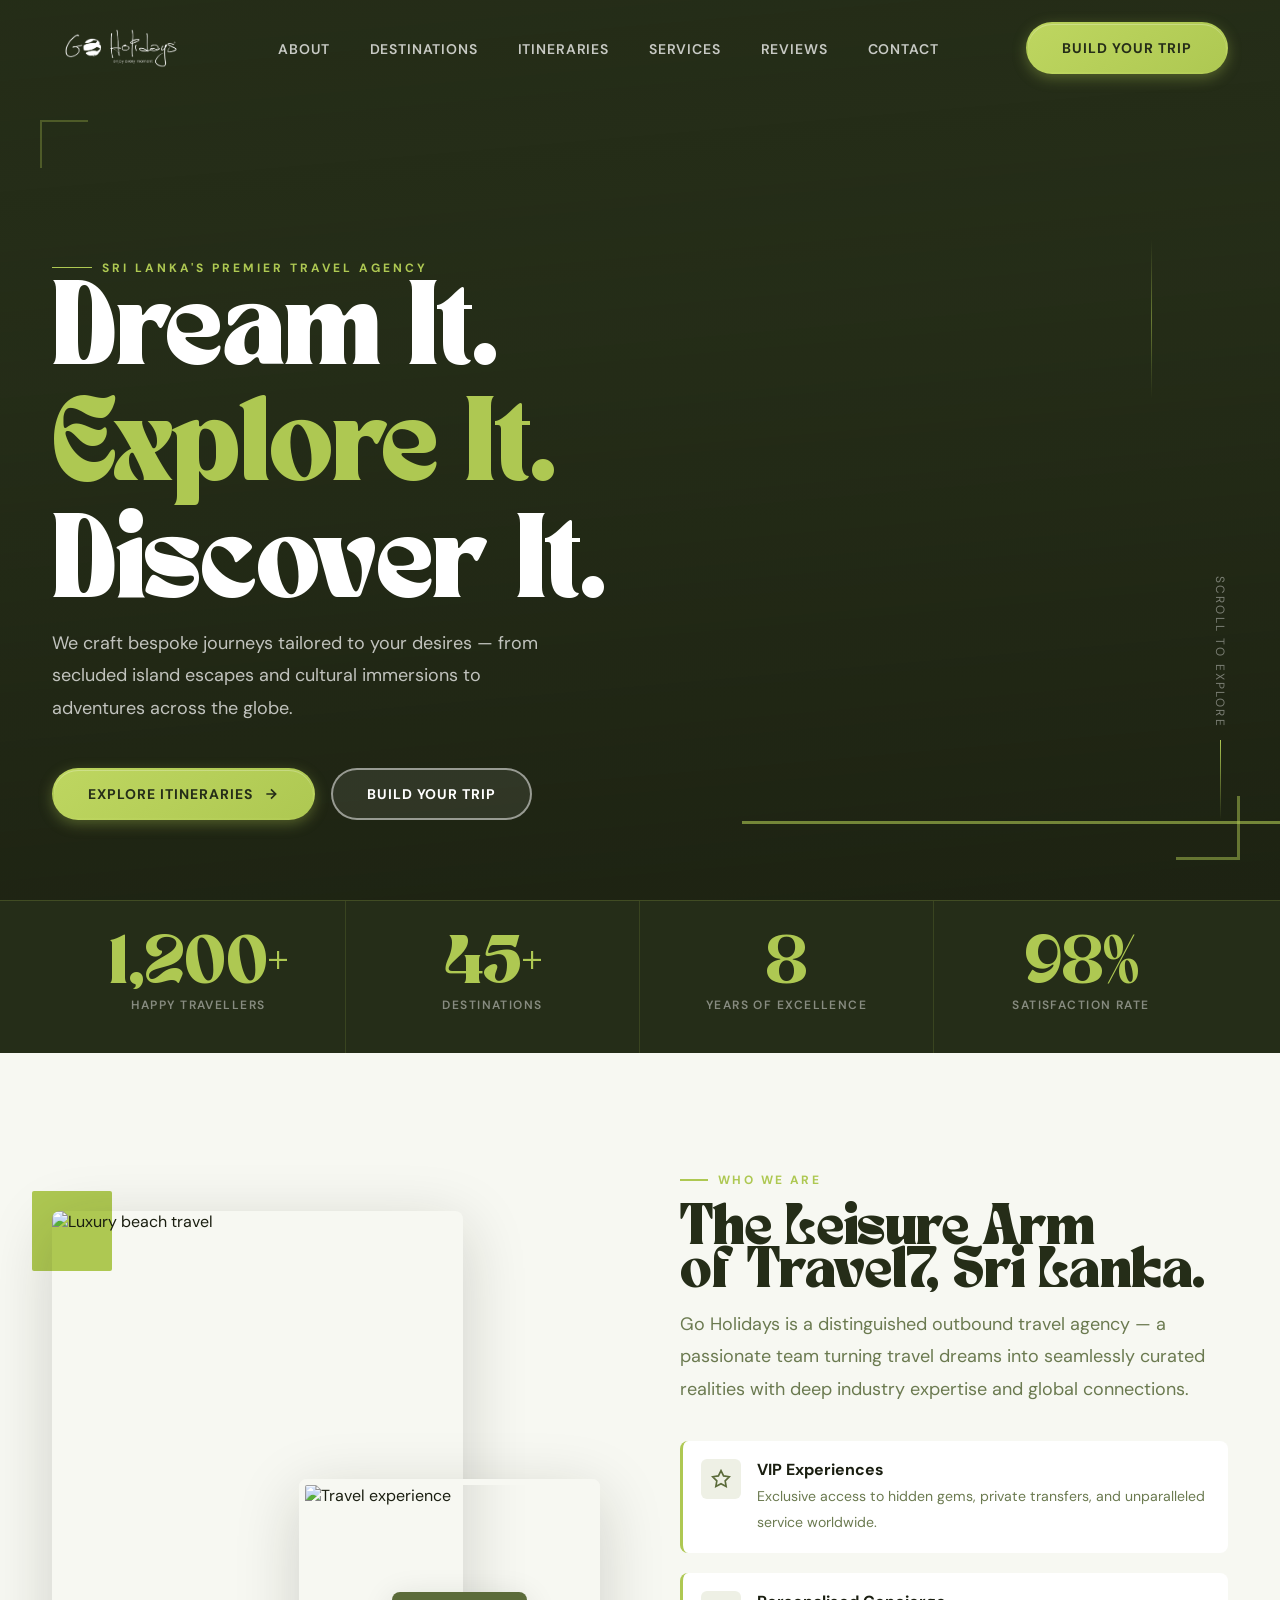
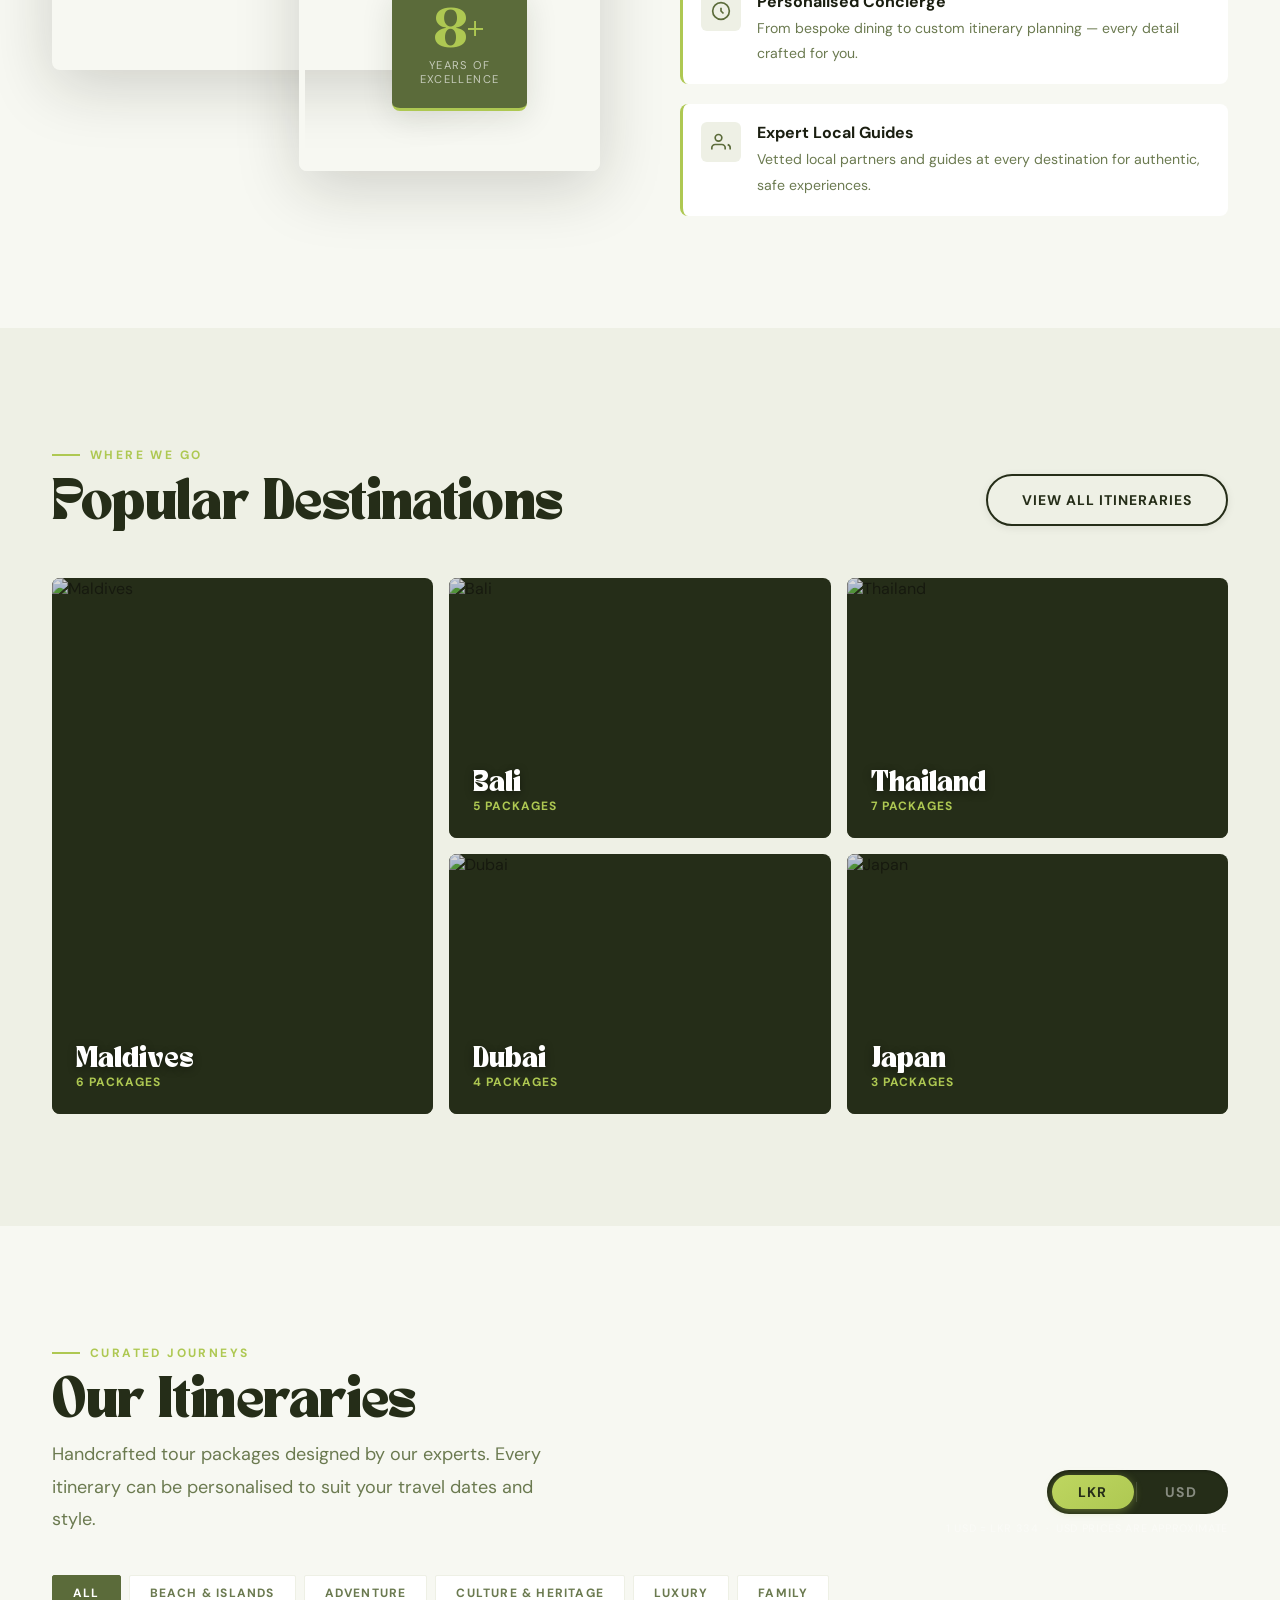
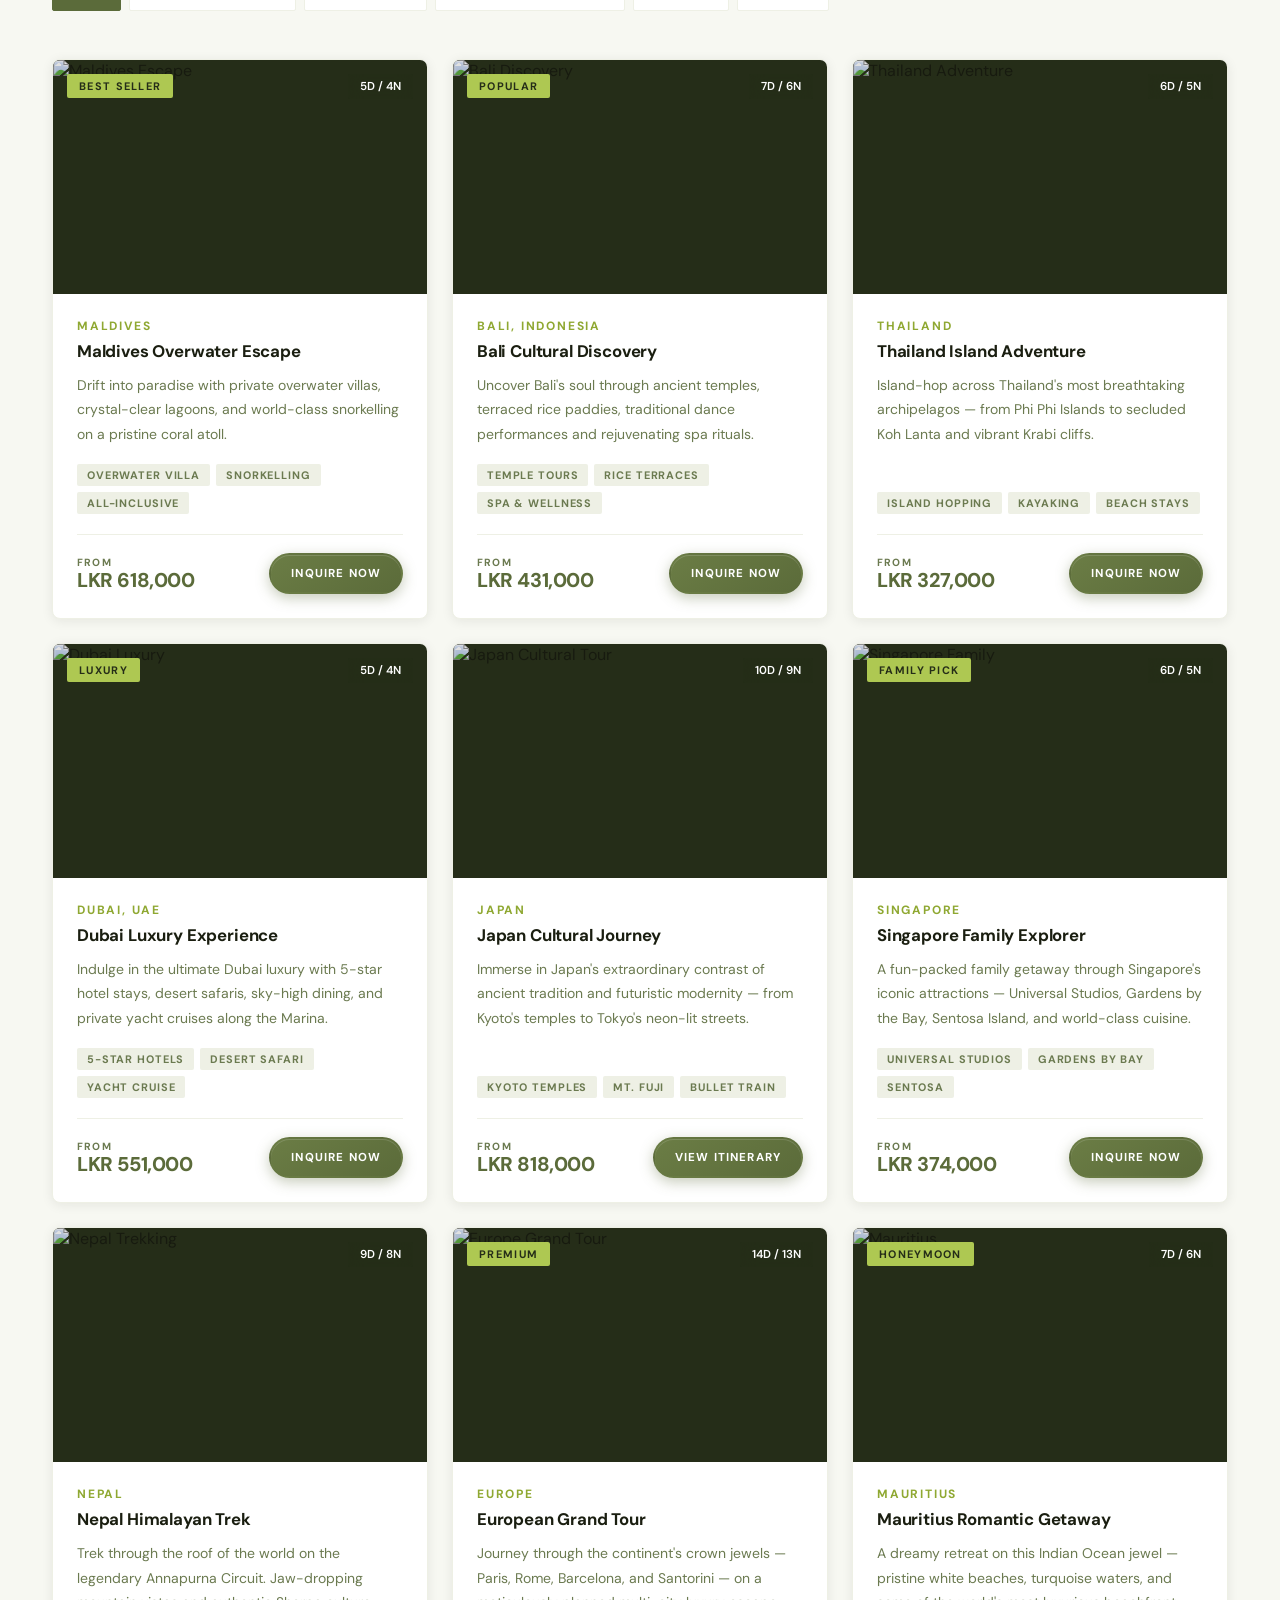
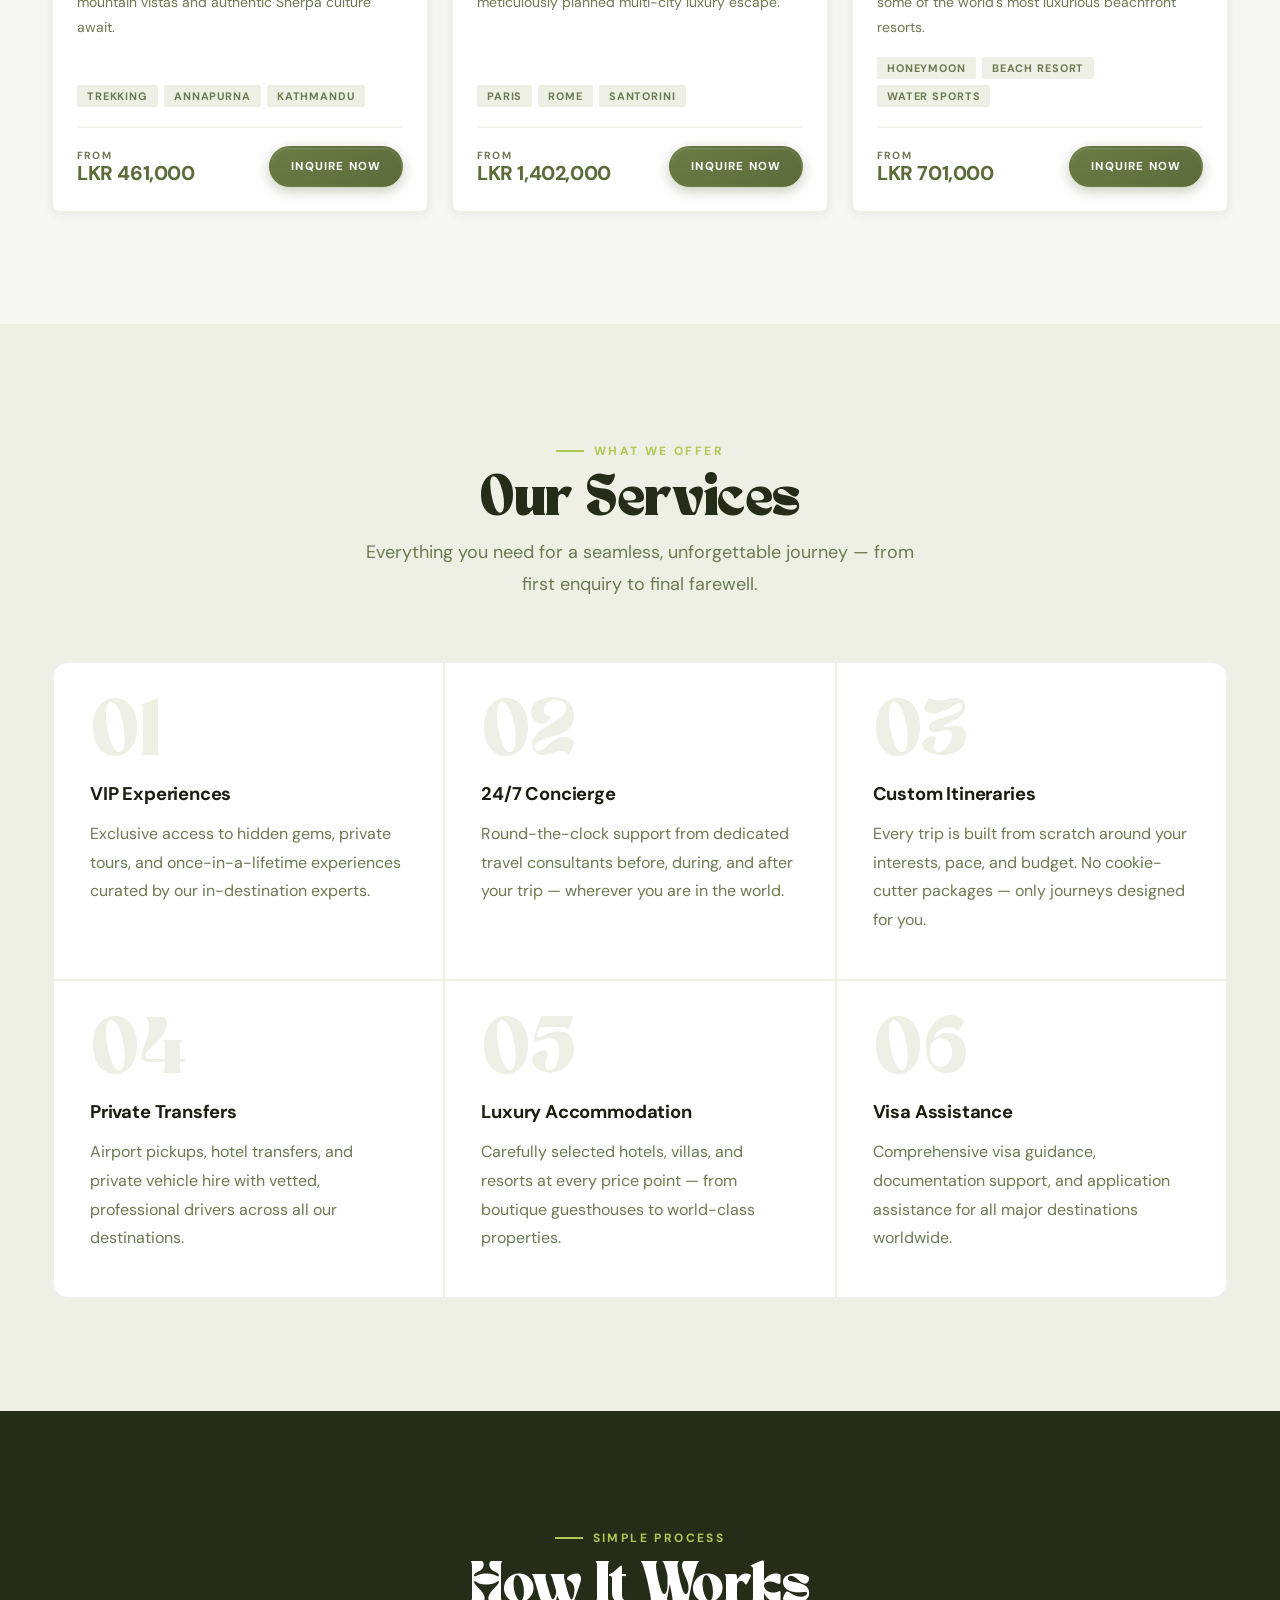
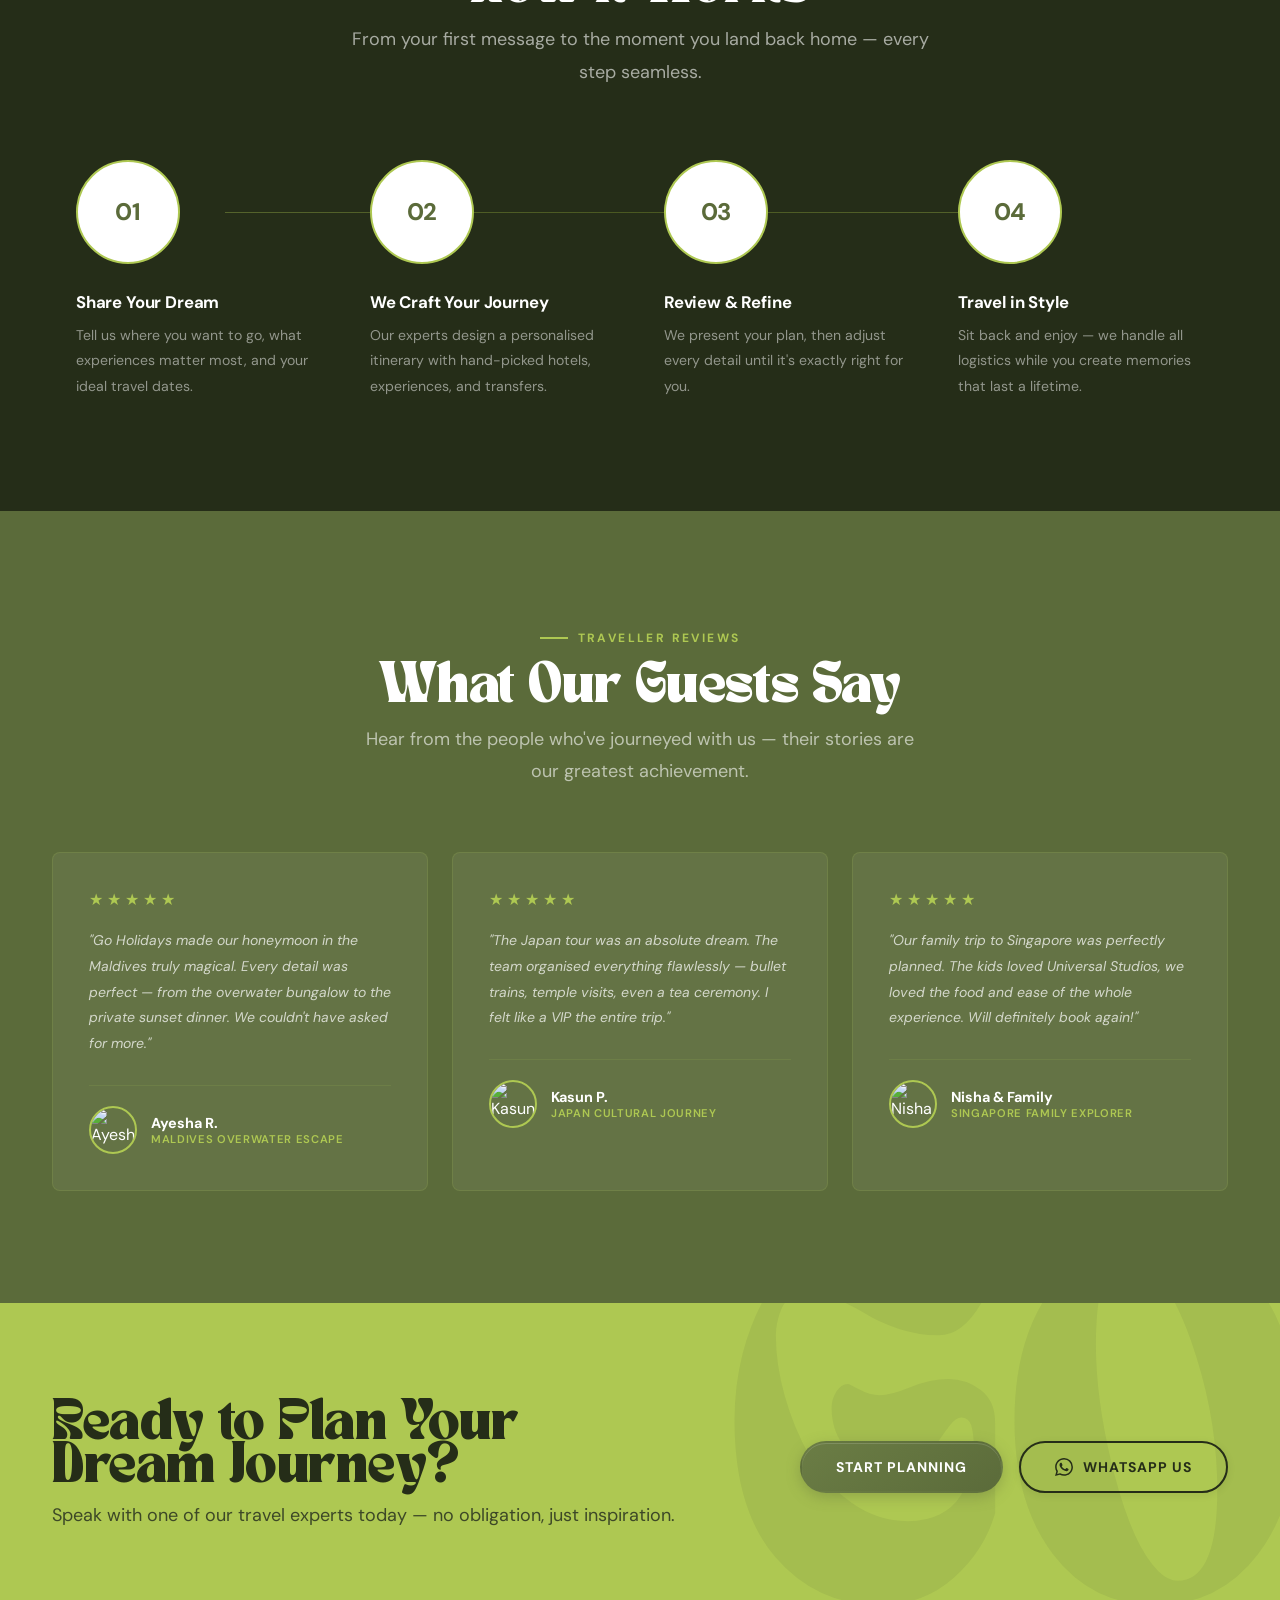
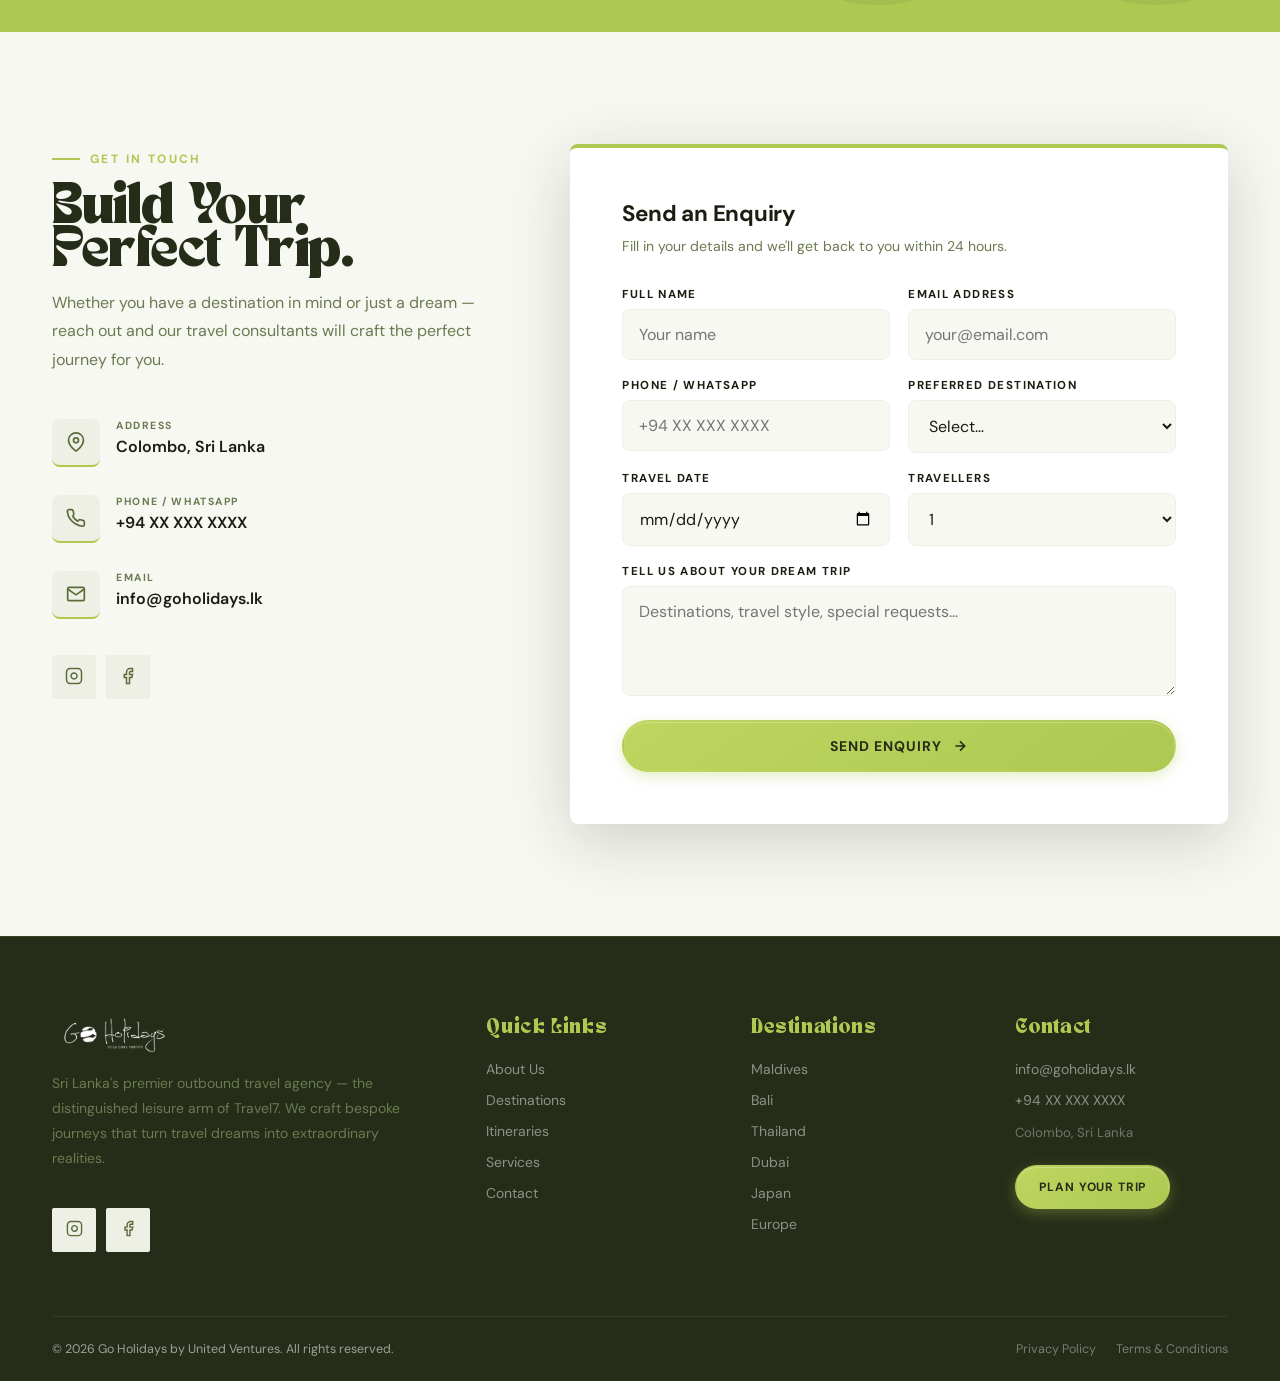
==== commit f842c889: "fixed a lil thing that was boring me like crazy" ====
--- a/index.html
+++ b/index.html
@@ -74,7 +74,7 @@
           </div>
           <h1 class="hero__title">
             Dream It.<br>
-            <em>Explore It.</em><br>
+            &nbsp;<em>Explore It.</em><br>
             Discover It.
           </h1>
           <p class="hero__desc">
--- a/css/style.css
+++ b/css/style.css
@@ -379,7 +379,7 @@
 .hero__title {
   font-size: var(--display-xl);
   color: var(--white);
-  line-height: .97;
+  line-height: .7;
   margin-bottom: 32px;
   opacity: 0;
   animation: fadeUp .7s .3s forwards;
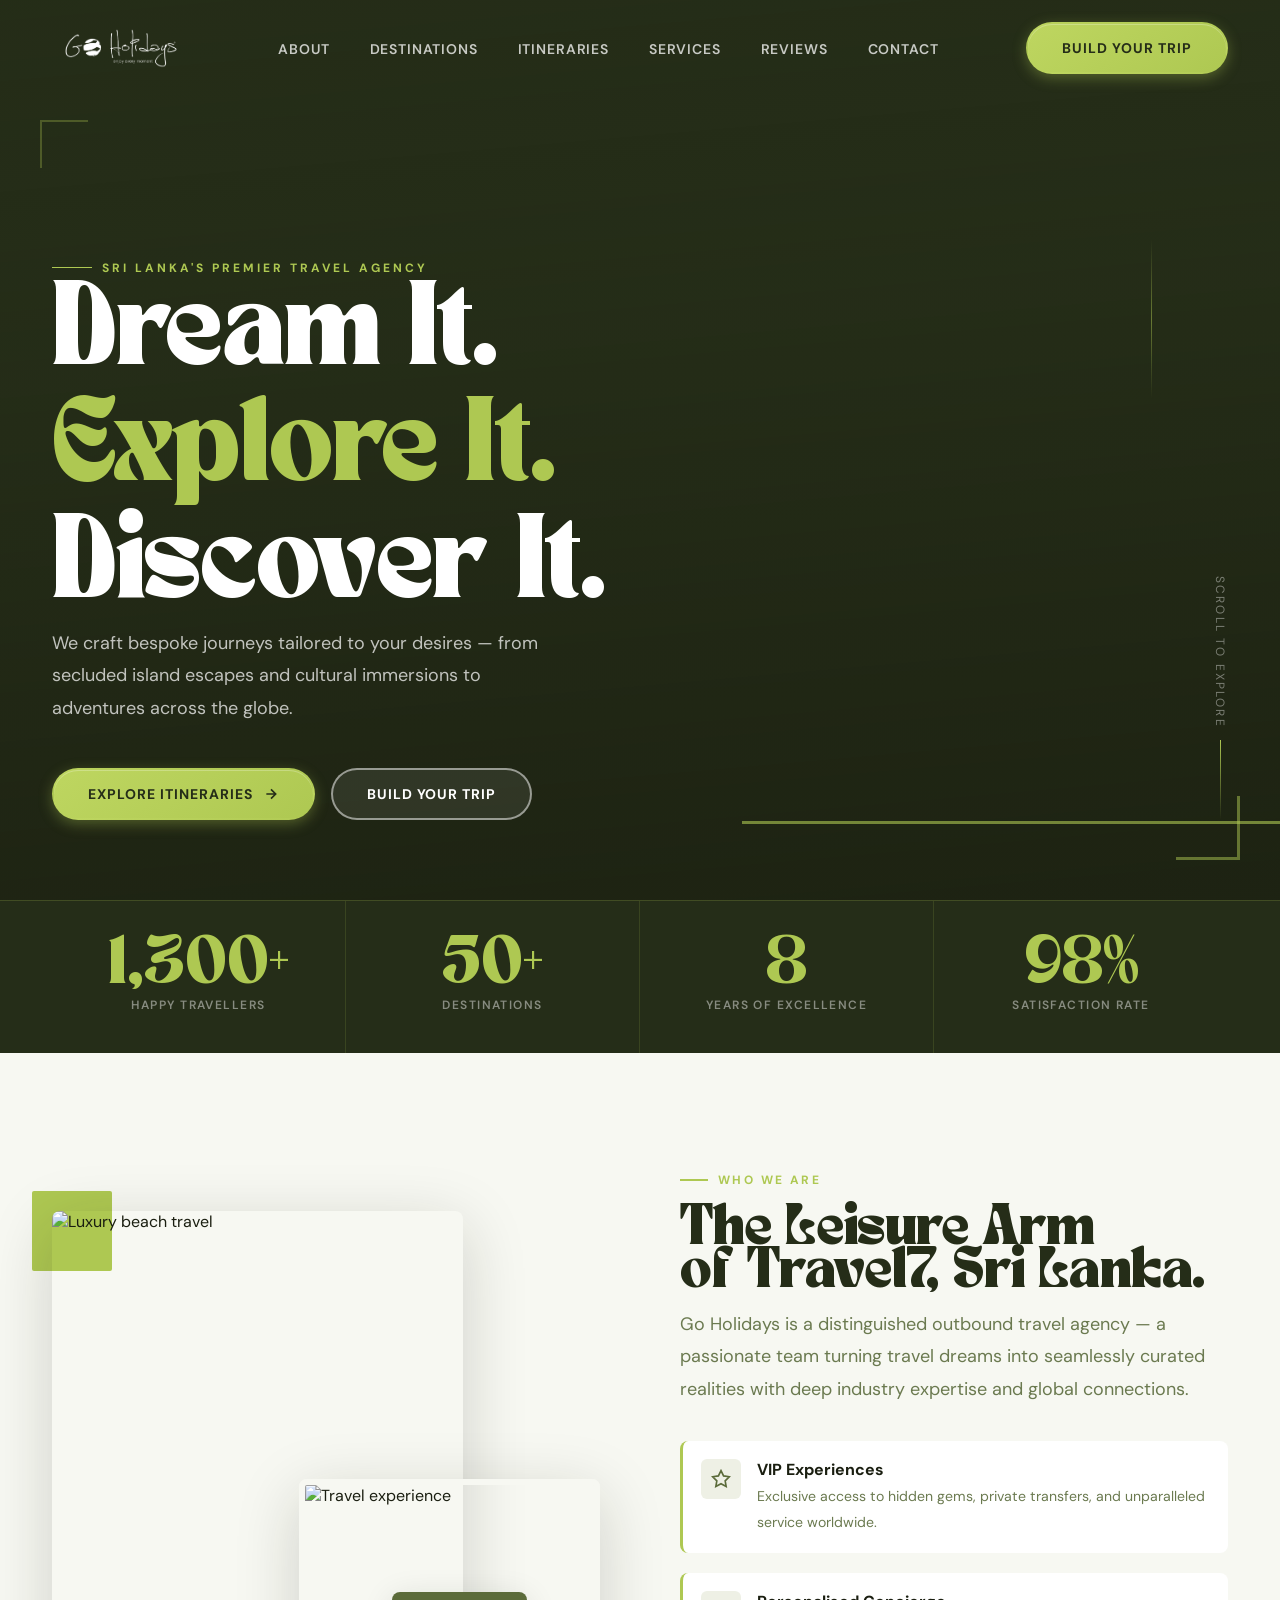
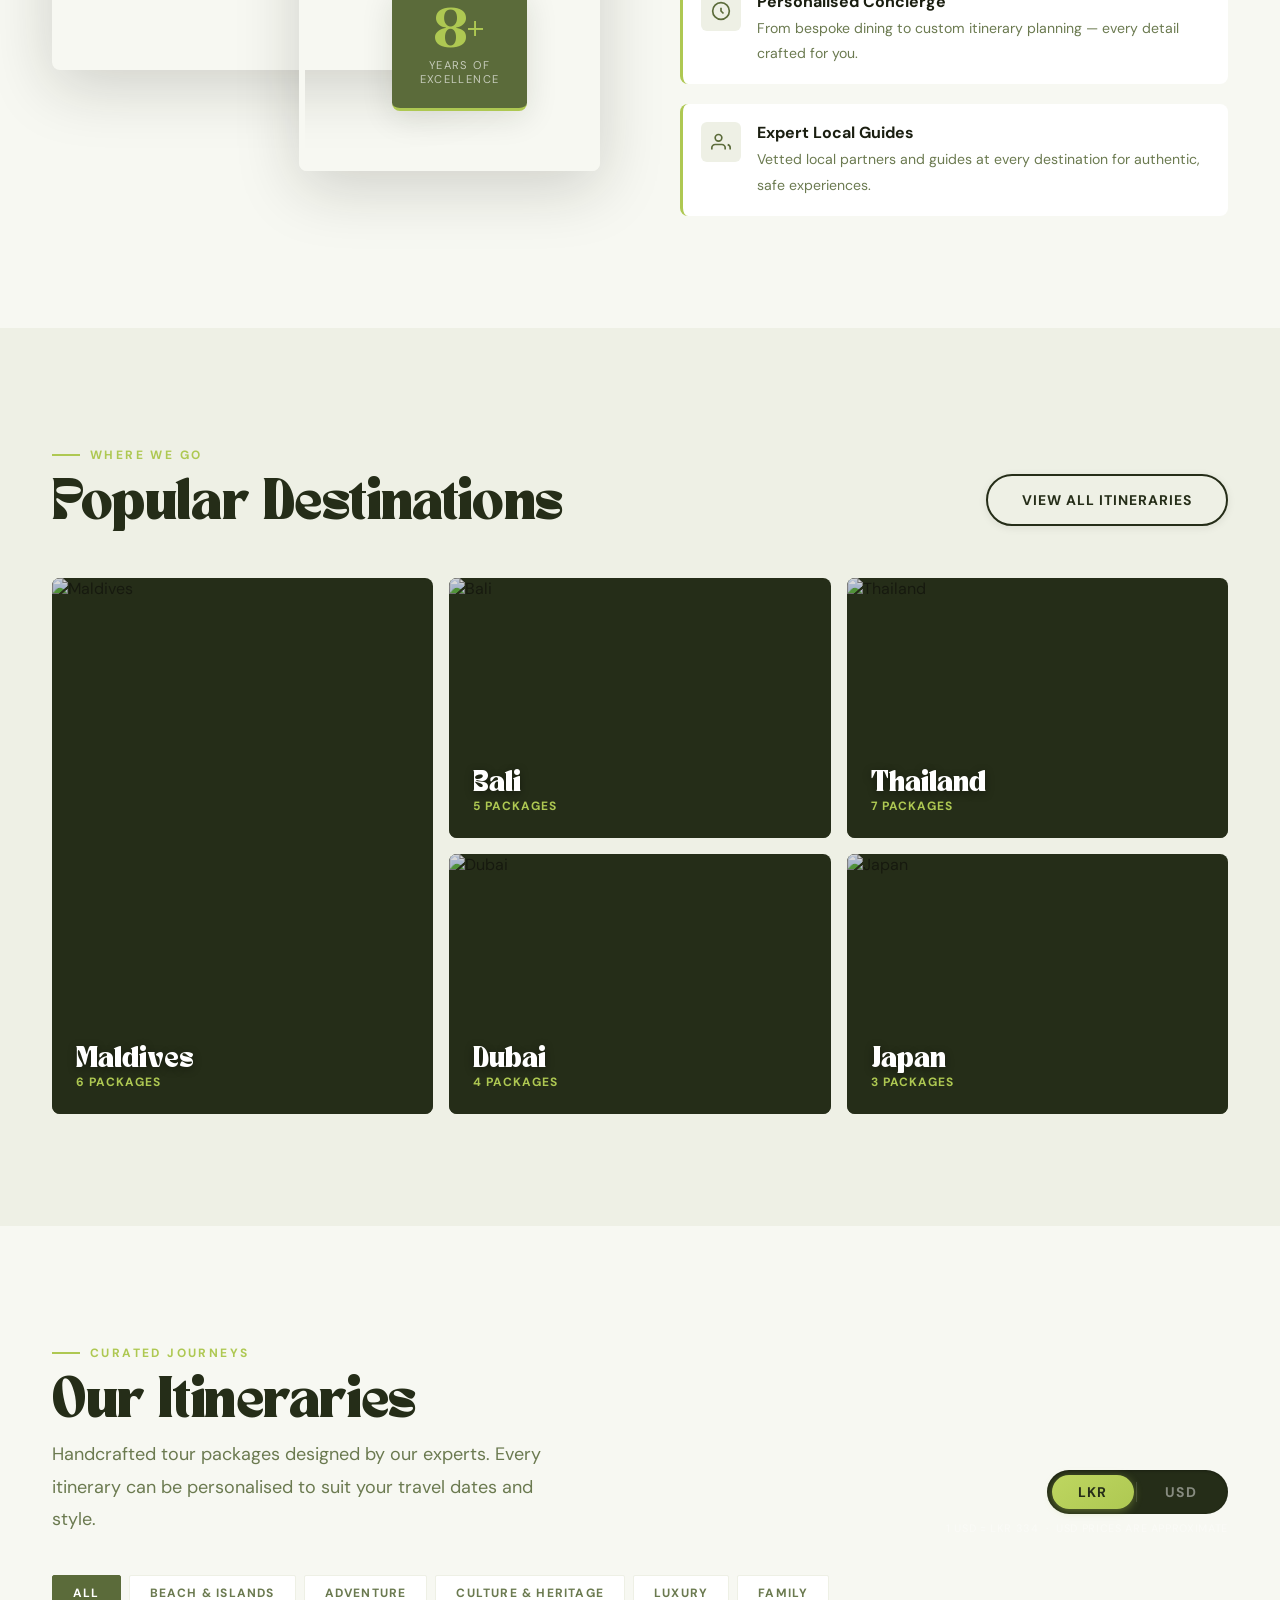
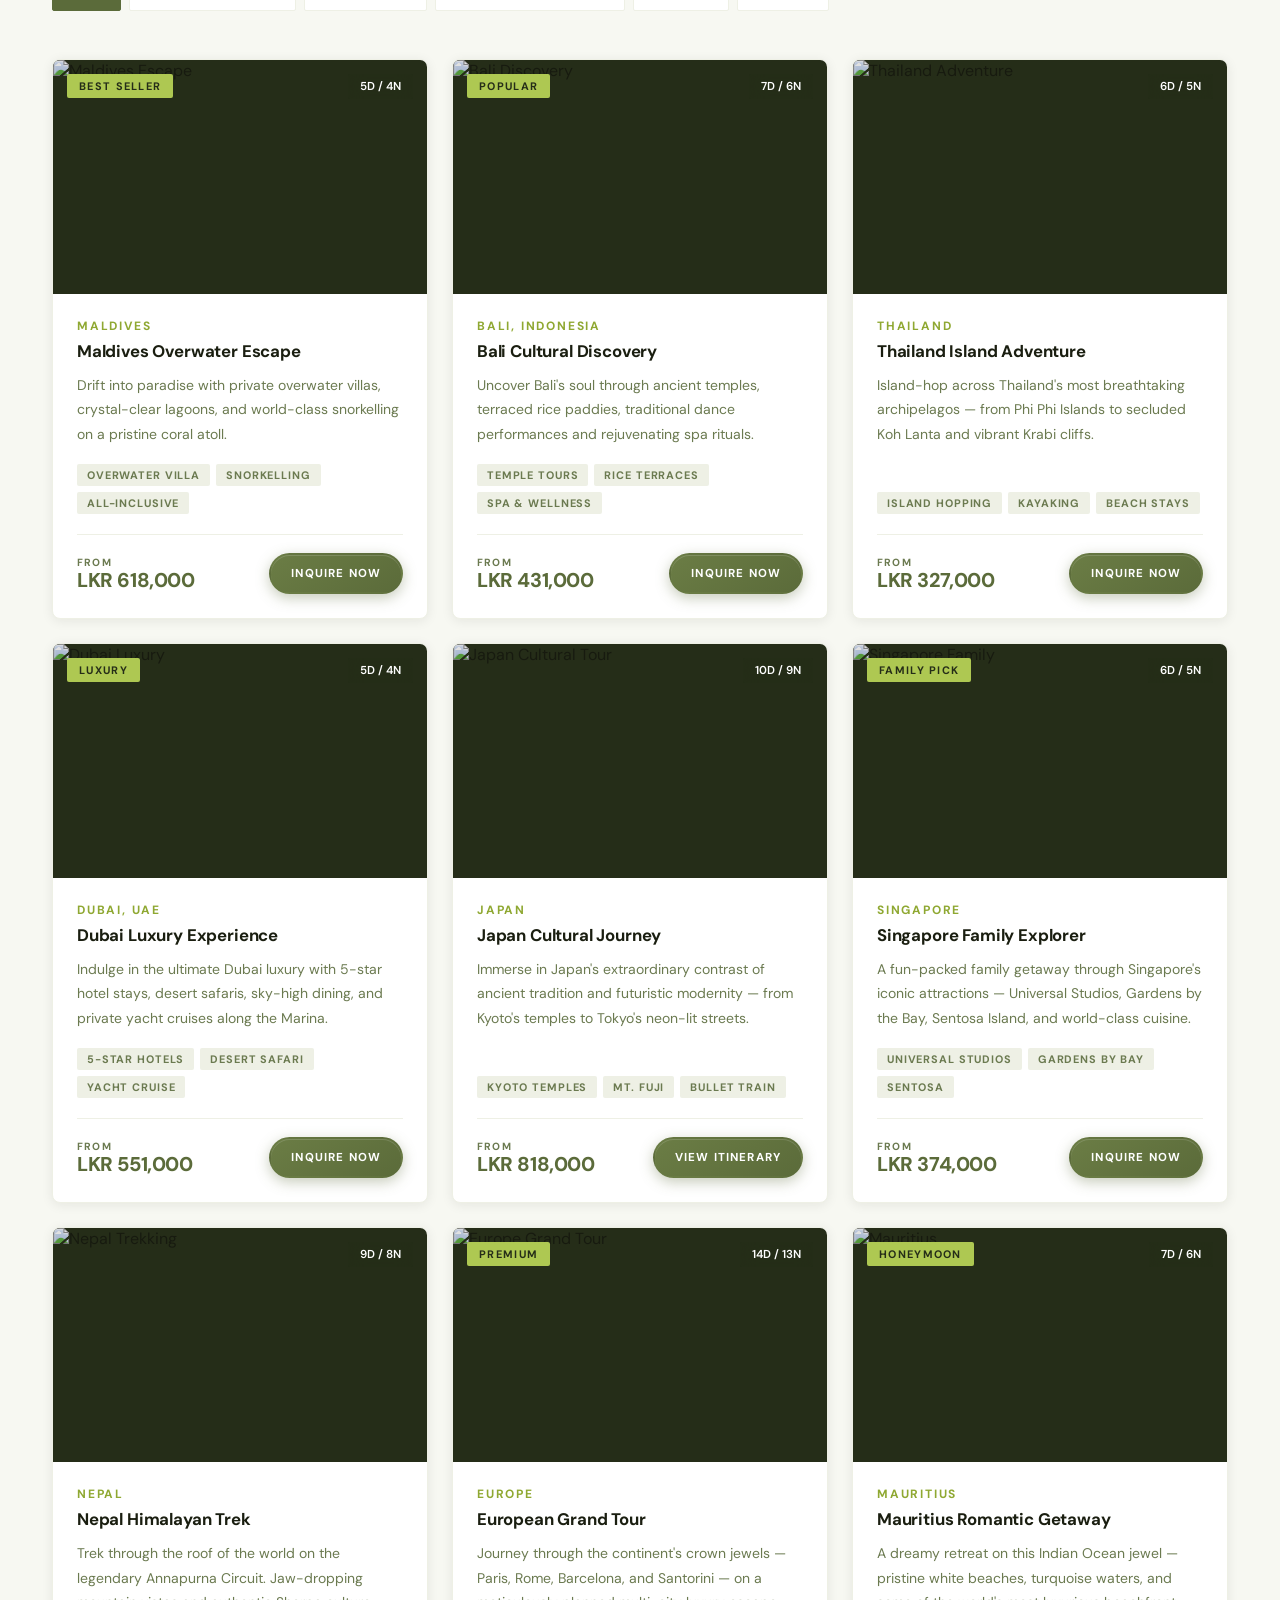
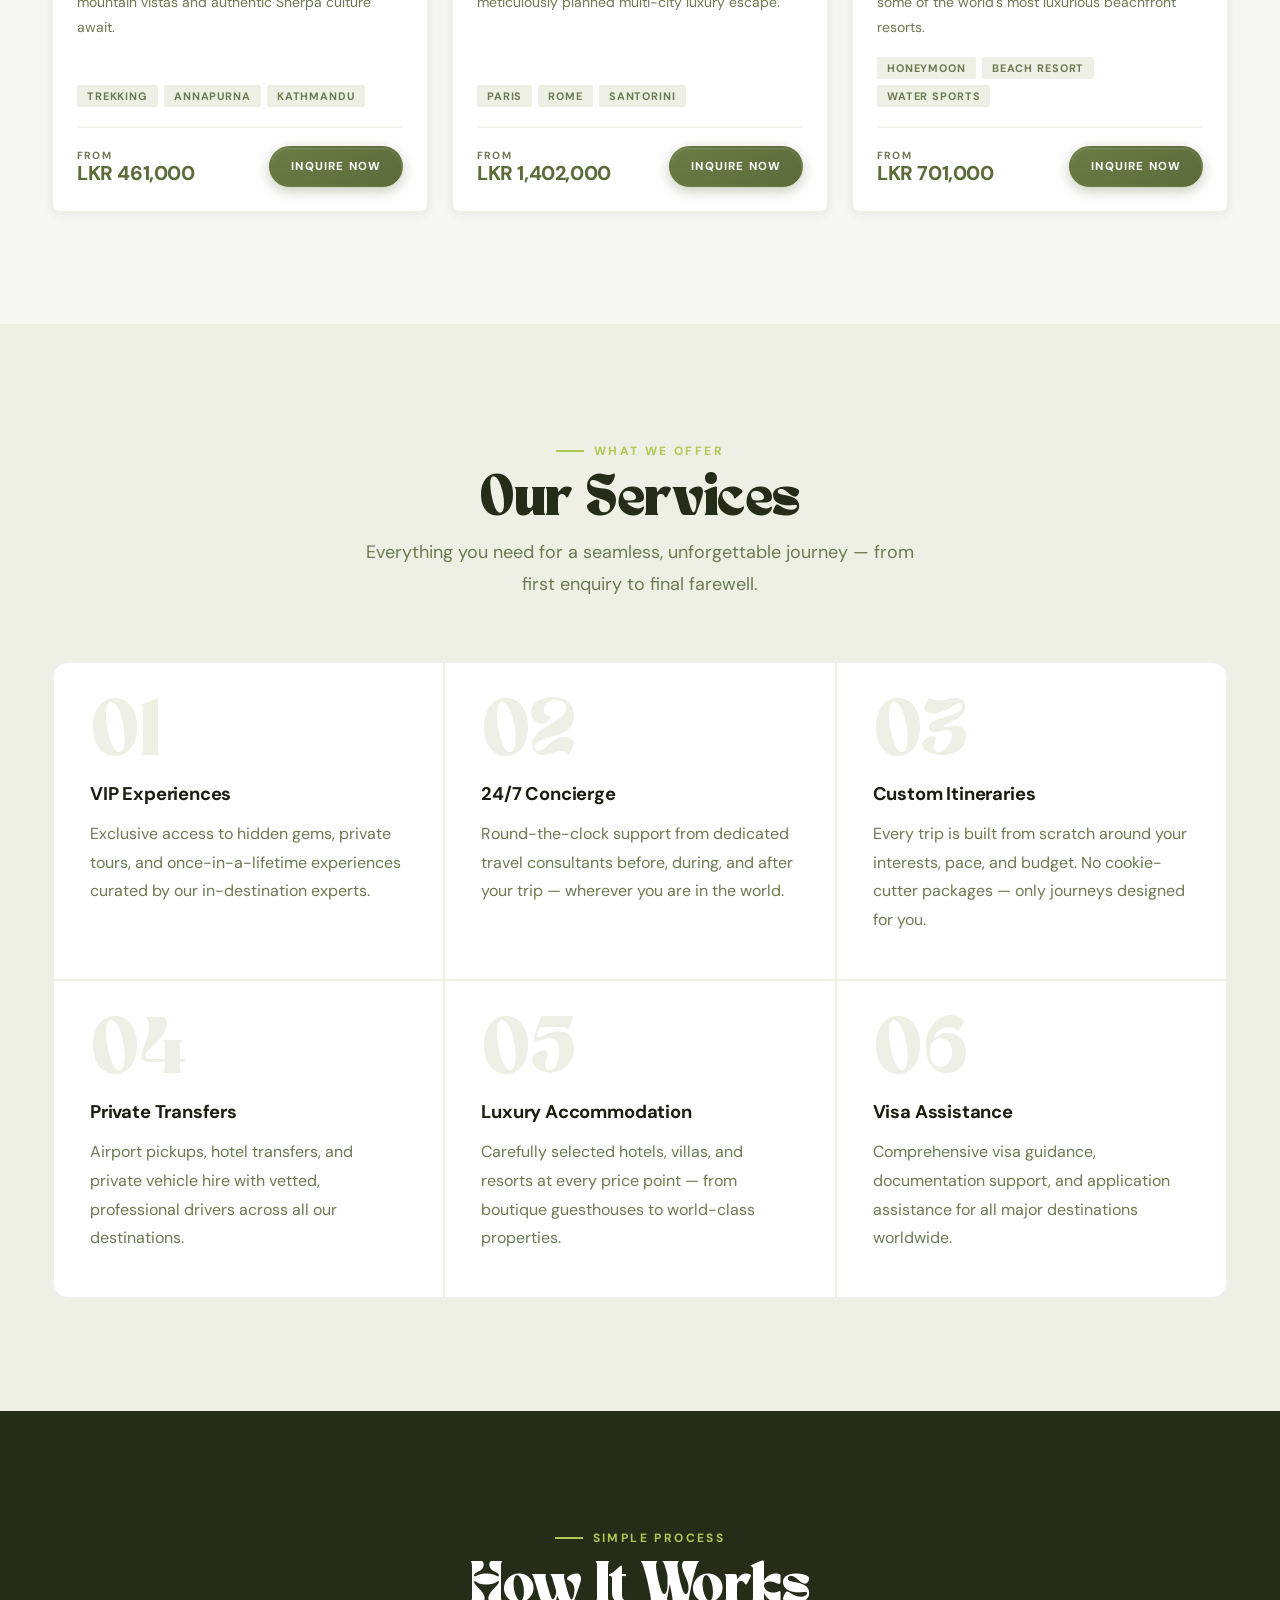
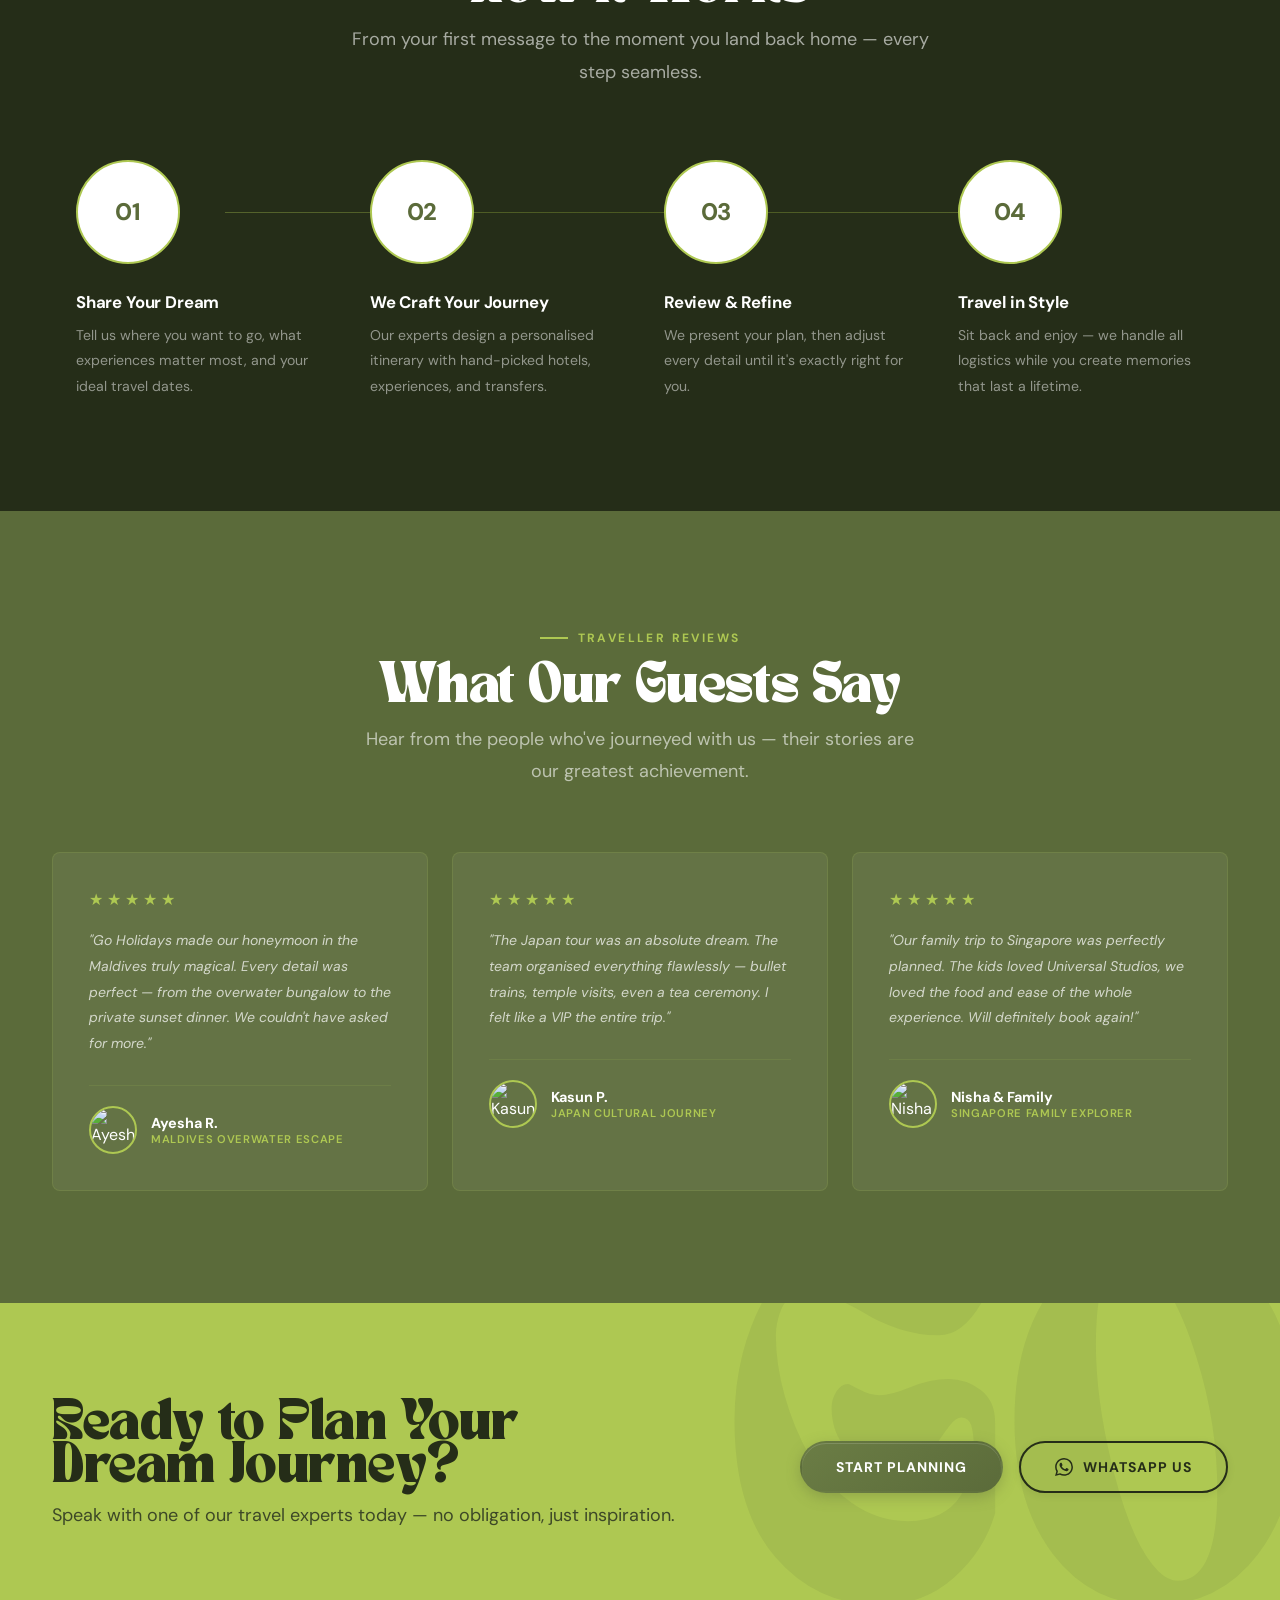
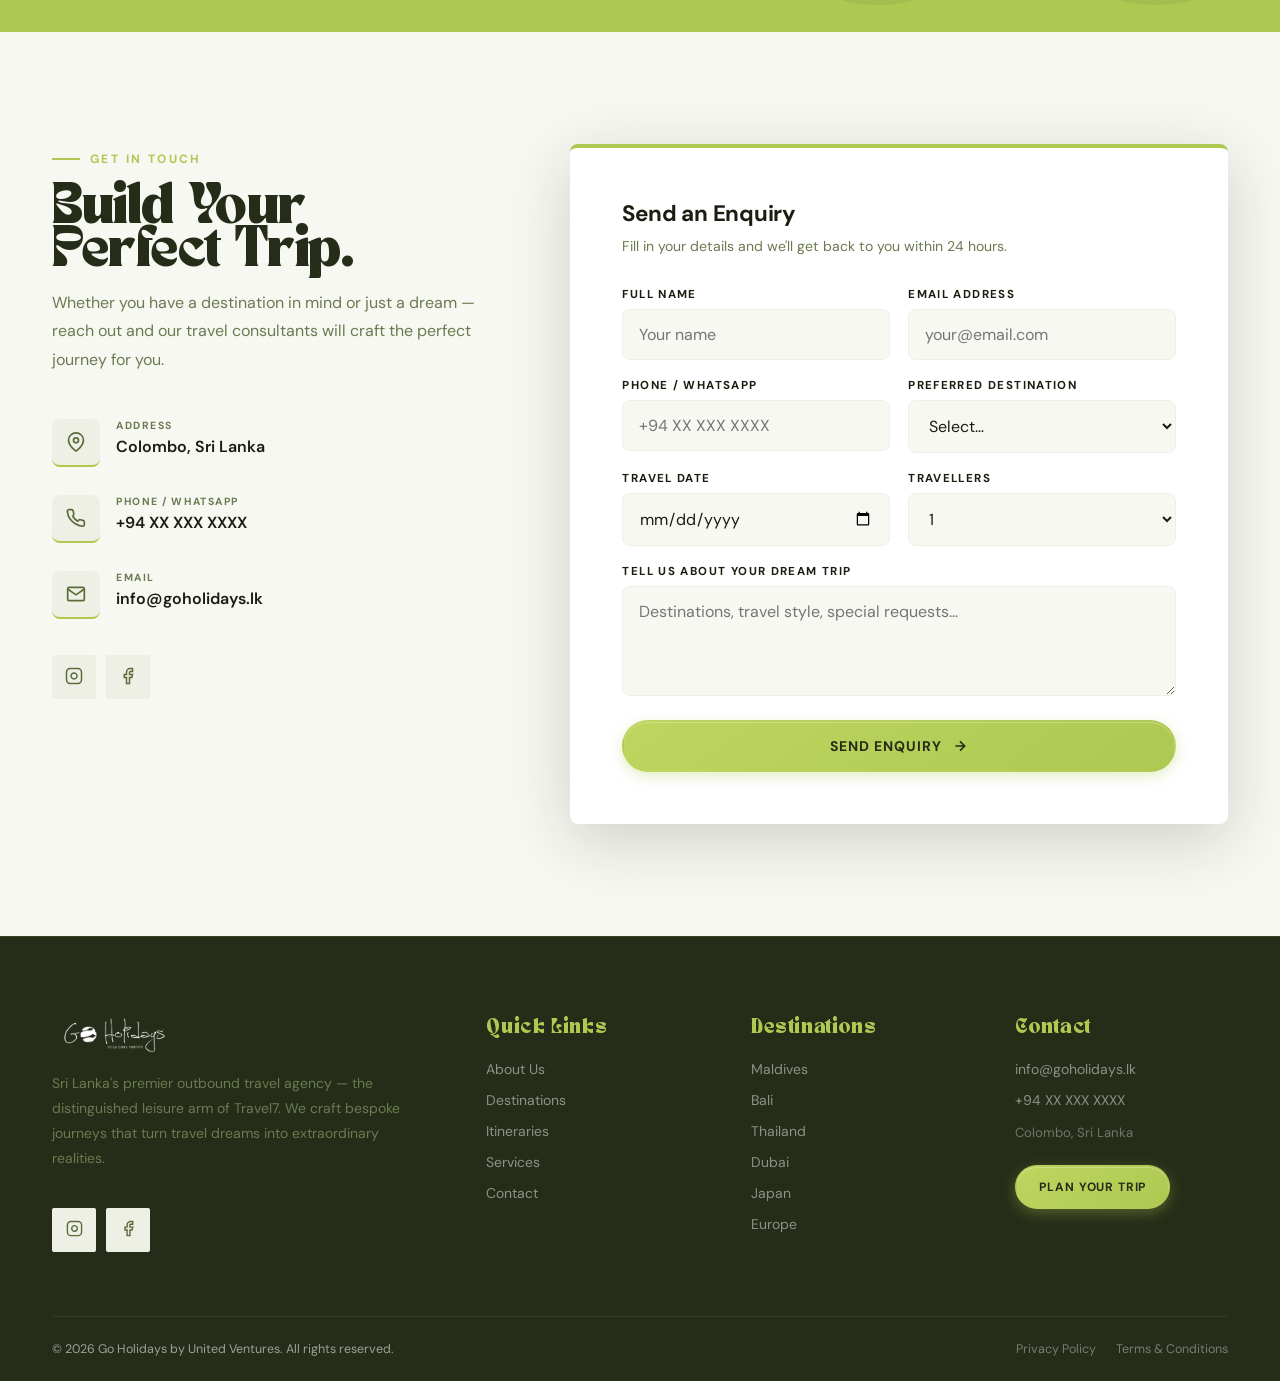
==== commit 02202349: "Testing changes" ====
--- a/index.html
+++ b/index.html
@@ -107,11 +107,11 @@
   <div class="container">
     <div class="stats__grid">
       <div class="stats__item">
-        <div class="stats__num" data-count="1200" data-suffix="+">0</div>
+        <div class="stats__num" data-count="1300" data-suffix="+">0</div>
         <div class="stats__label">Happy Travellers</div>
       </div>
       <div class="stats__item">
-        <div class="stats__num" data-count="45" data-suffix="+">0</div>
+        <div class="stats__num" data-count="50" data-suffix="+">0</div>
         <div class="stats__label">Destinations</div>
       </div>
       <div class="stats__item">
@@ -205,7 +205,7 @@
     <div class="destinations__grid reveal">
       <a class="dest-card" href="maldives.html" style="text-decoration:none">
         <img class="dest-card__img"
-          src="https://images.unsplash.com/photo-1518548419970-58e3b4079ab2?w=1000&auto=format&fit=crop"
+          src="https://images.unsplash.com/photo-1595184979141-090792f6b578?q=80&w=3105&auto=format&fit=crop"
           alt="Maldives" loading="lazy" />
         <div class="dest-card__overlay"></div>
         <div class="dest-card__info">
@@ -235,7 +235,7 @@
       </a>
       <a class="dest-card" href="thailand.html" style="text-decoration:none">
         <img class="dest-card__img"
-          src="https://images.unsplash.com/photo-1541919329513-35f7af297129?w=700&auto=format&fit=crop"
+          src="https://images.unsplash.com/photo-1552465011-b4e21bf6e79a?q=80&w=2939&auto=format&fit=crop"
           alt="Thailand" loading="lazy" />
         <div class="dest-card__overlay"></div>
         <div class="dest-card__info">
